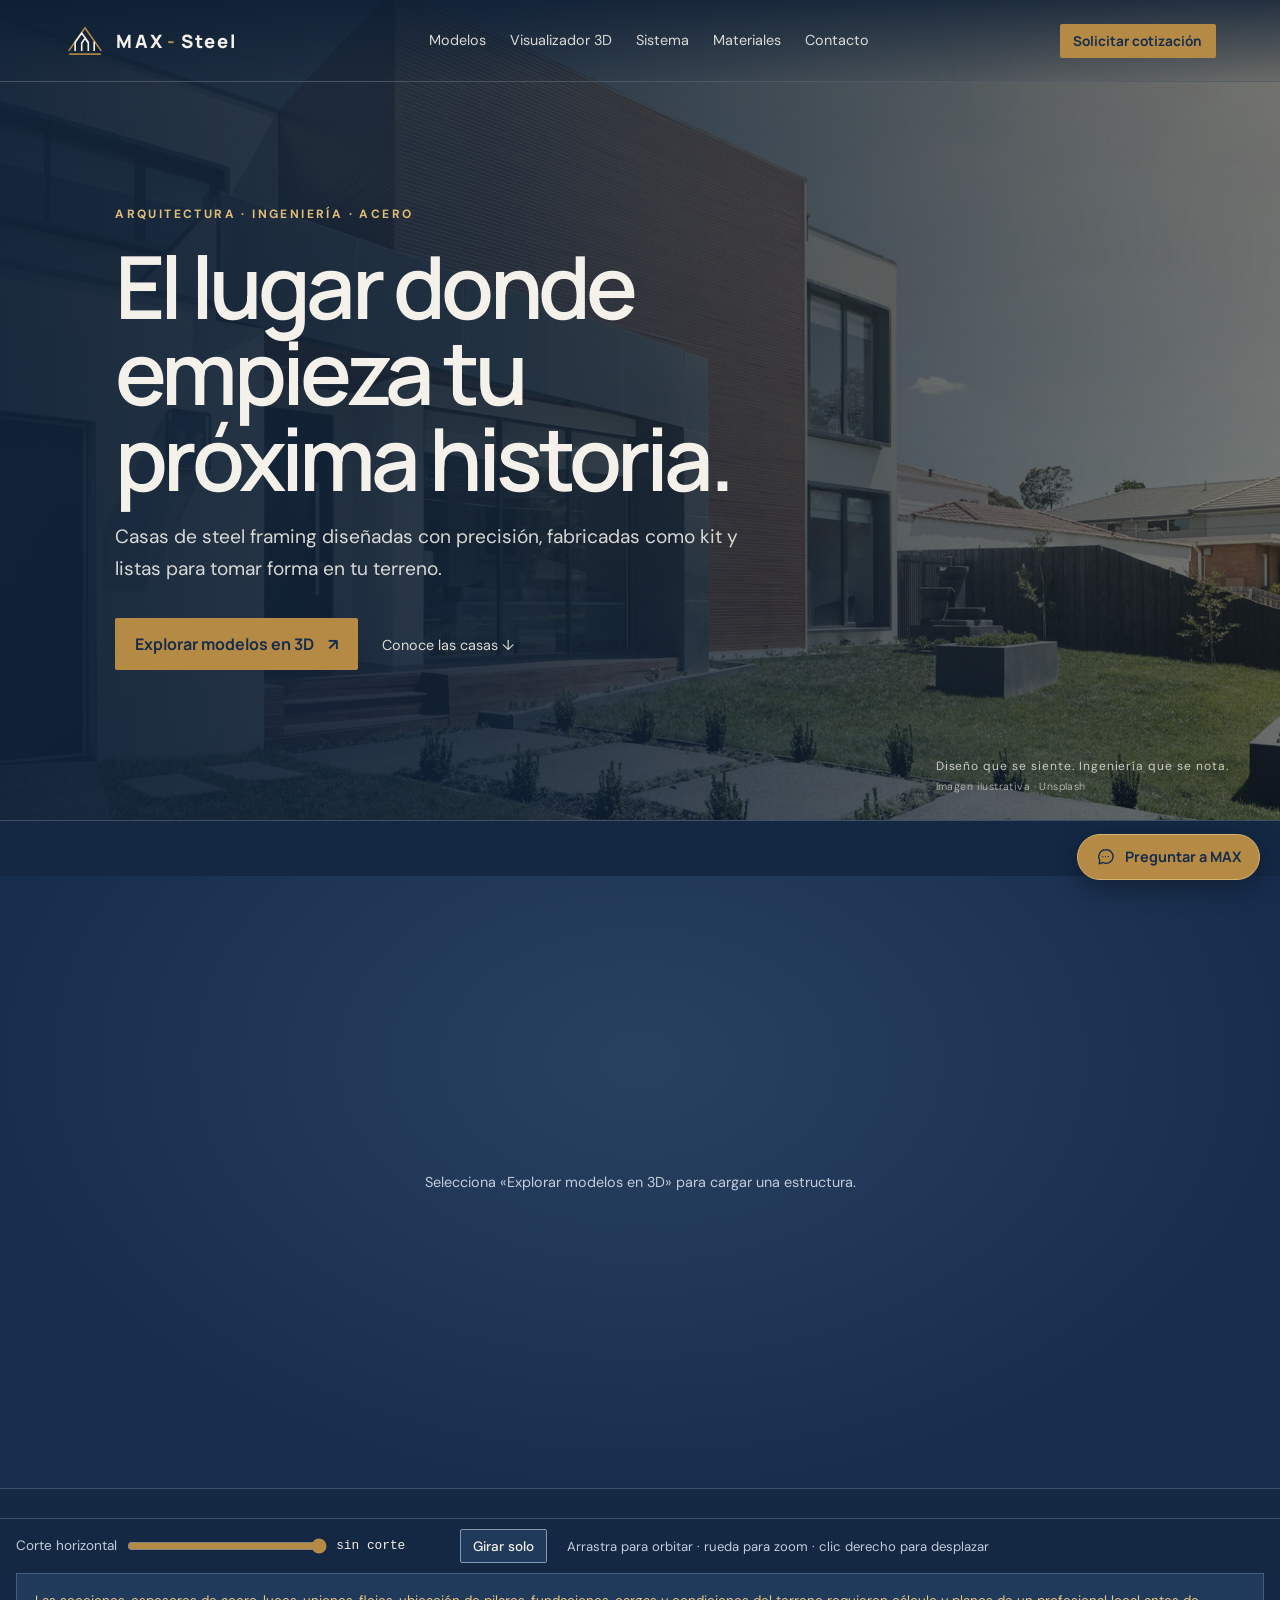
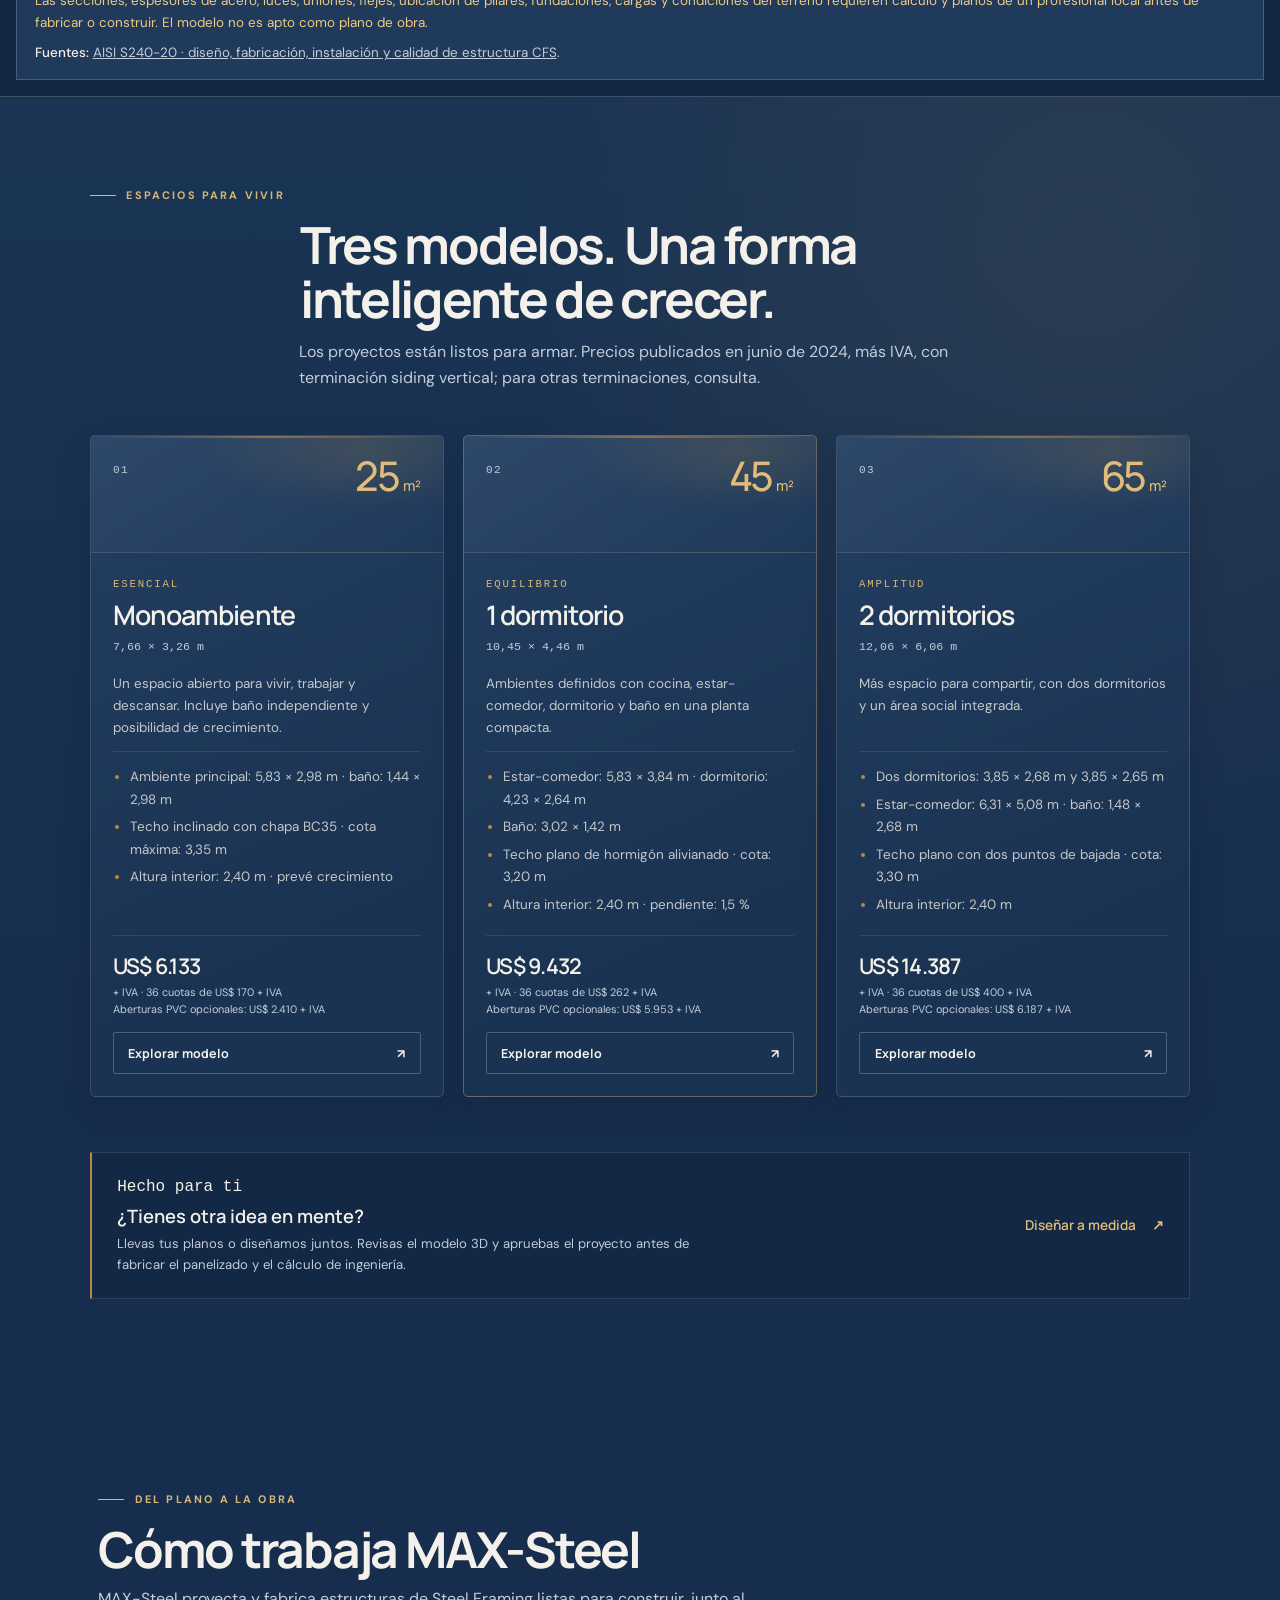
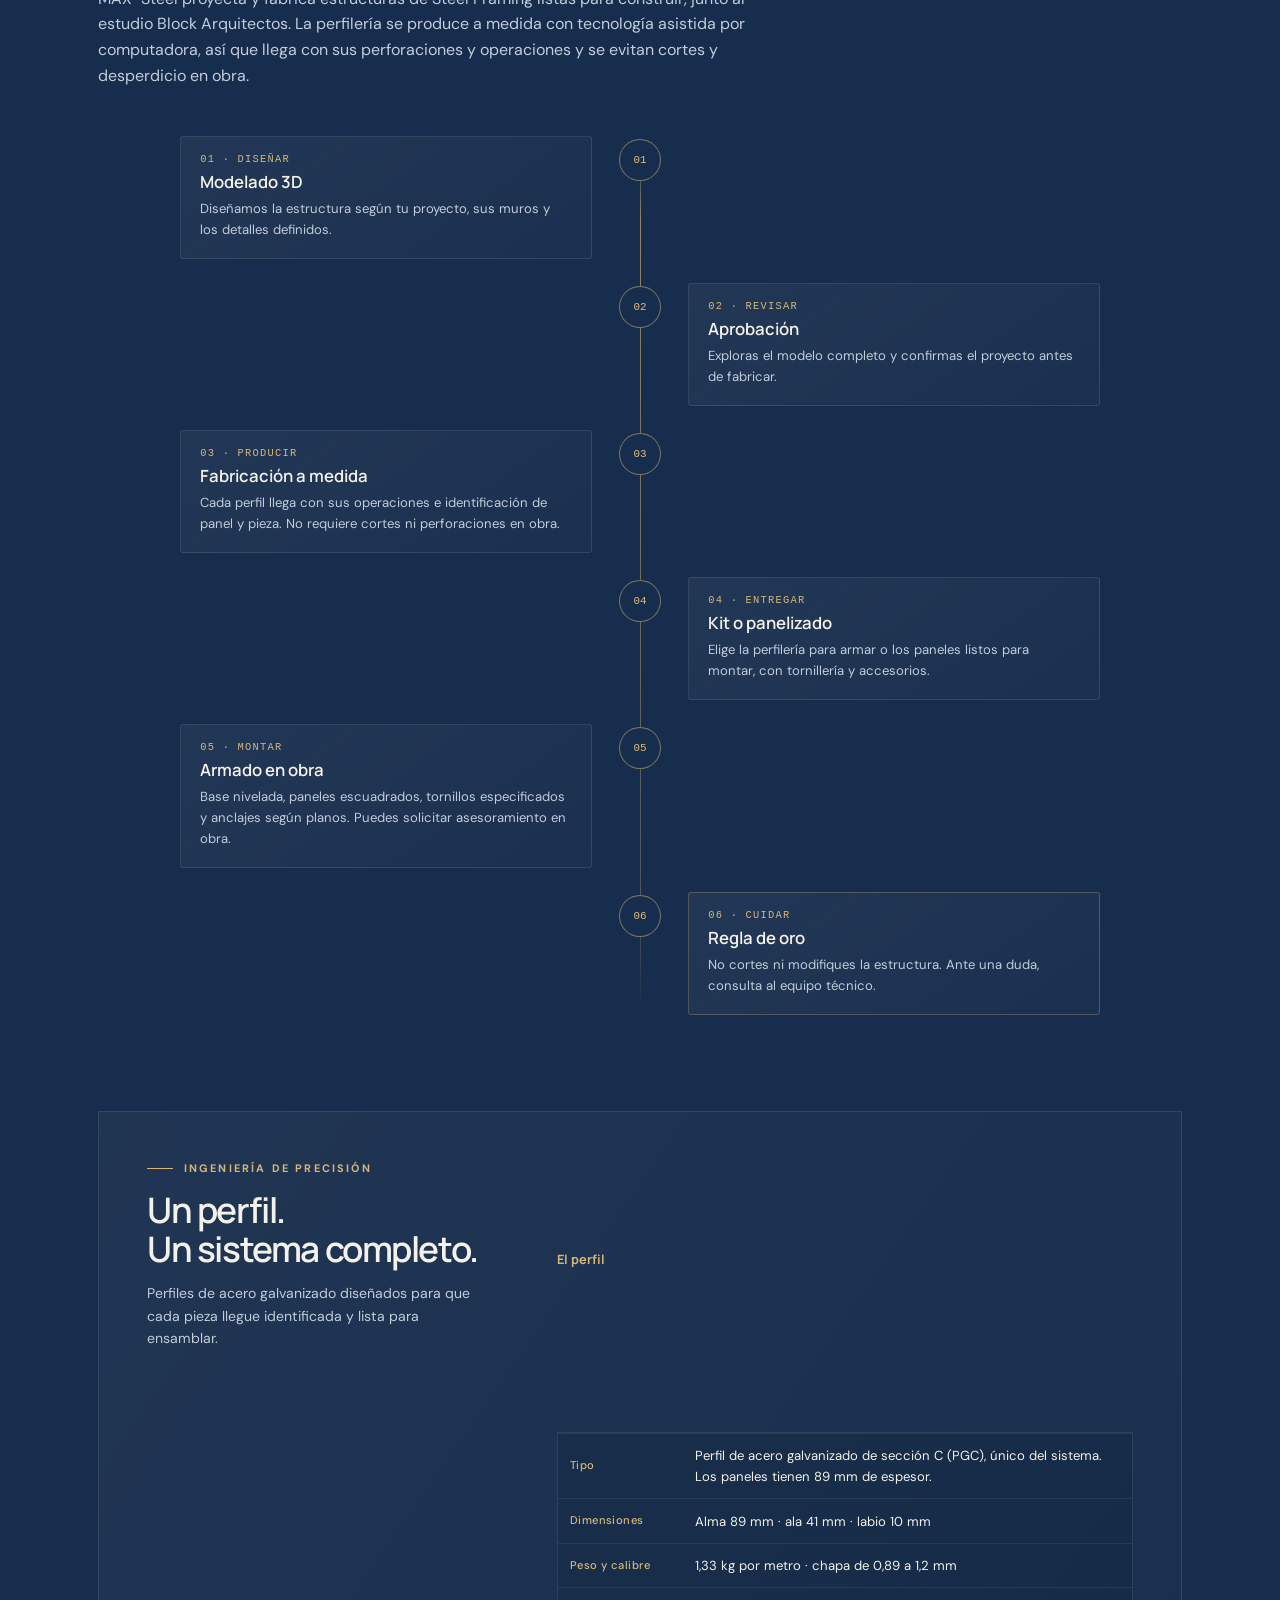
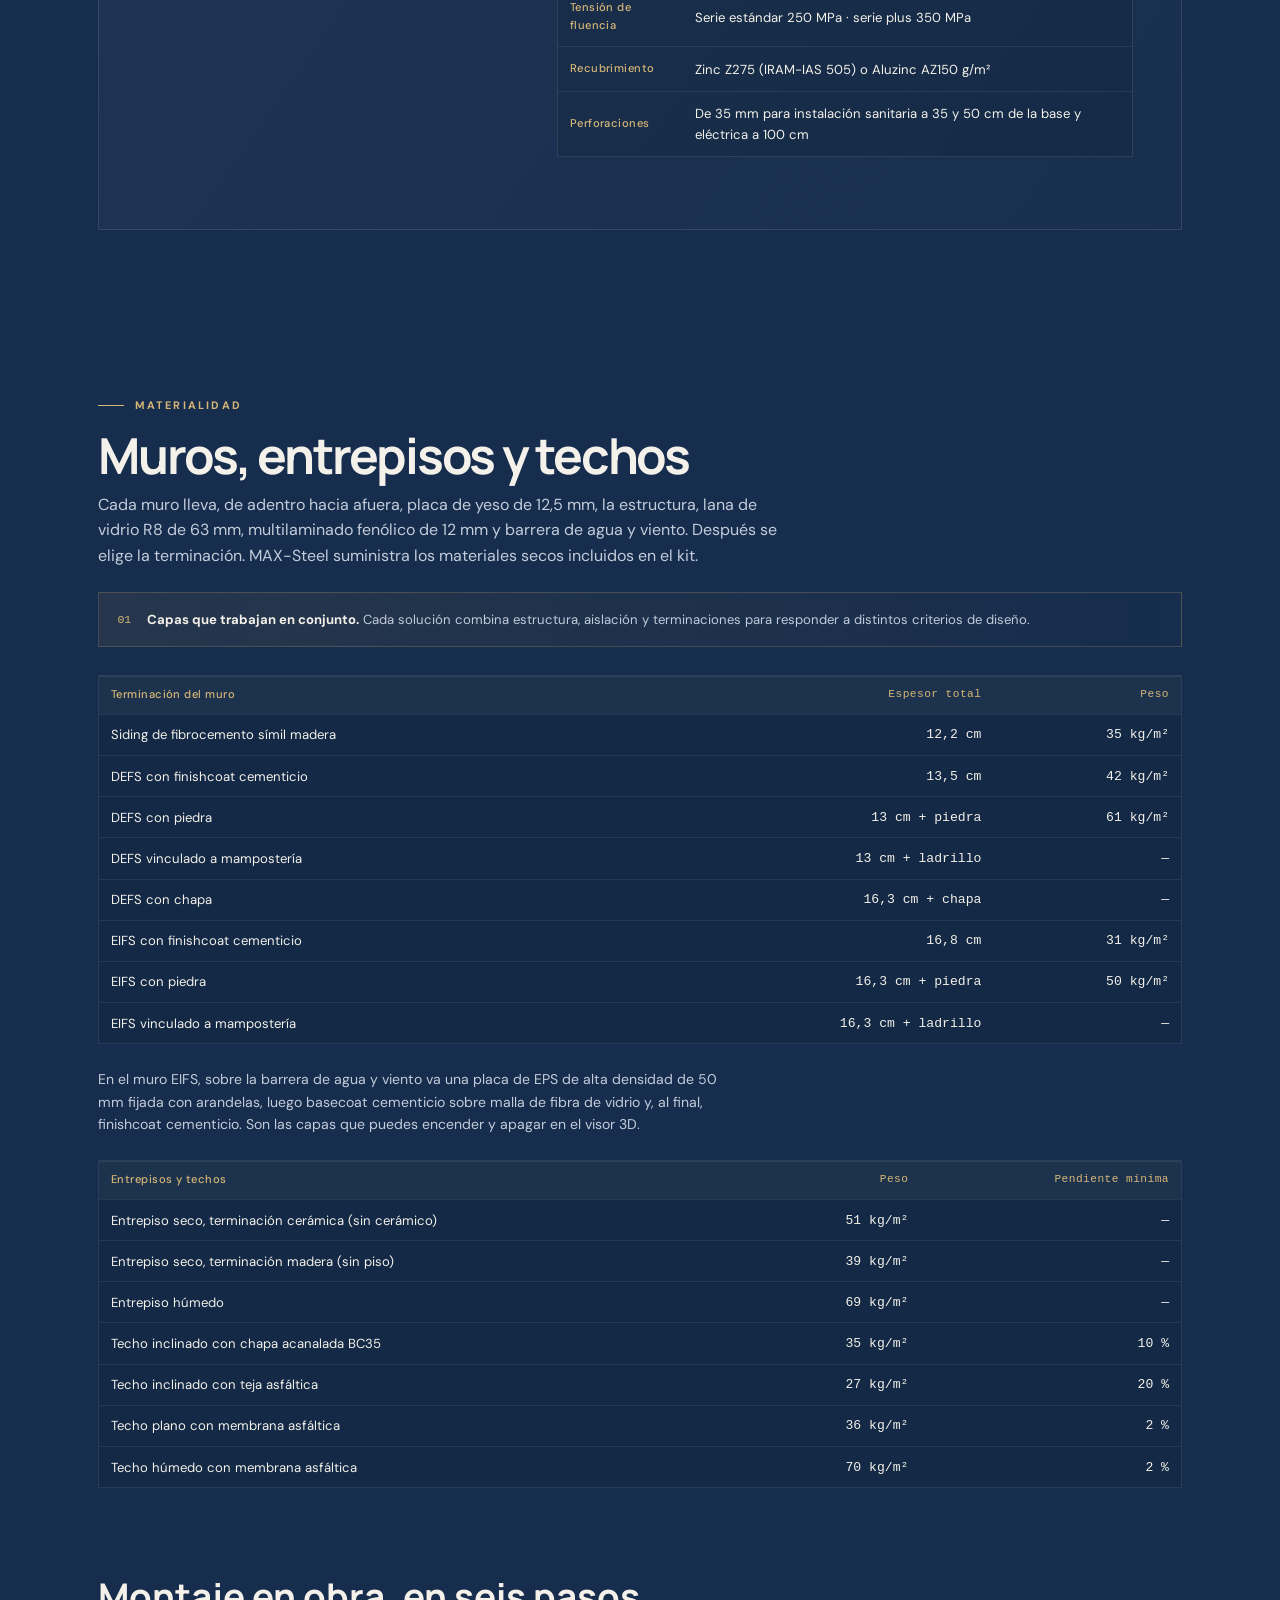
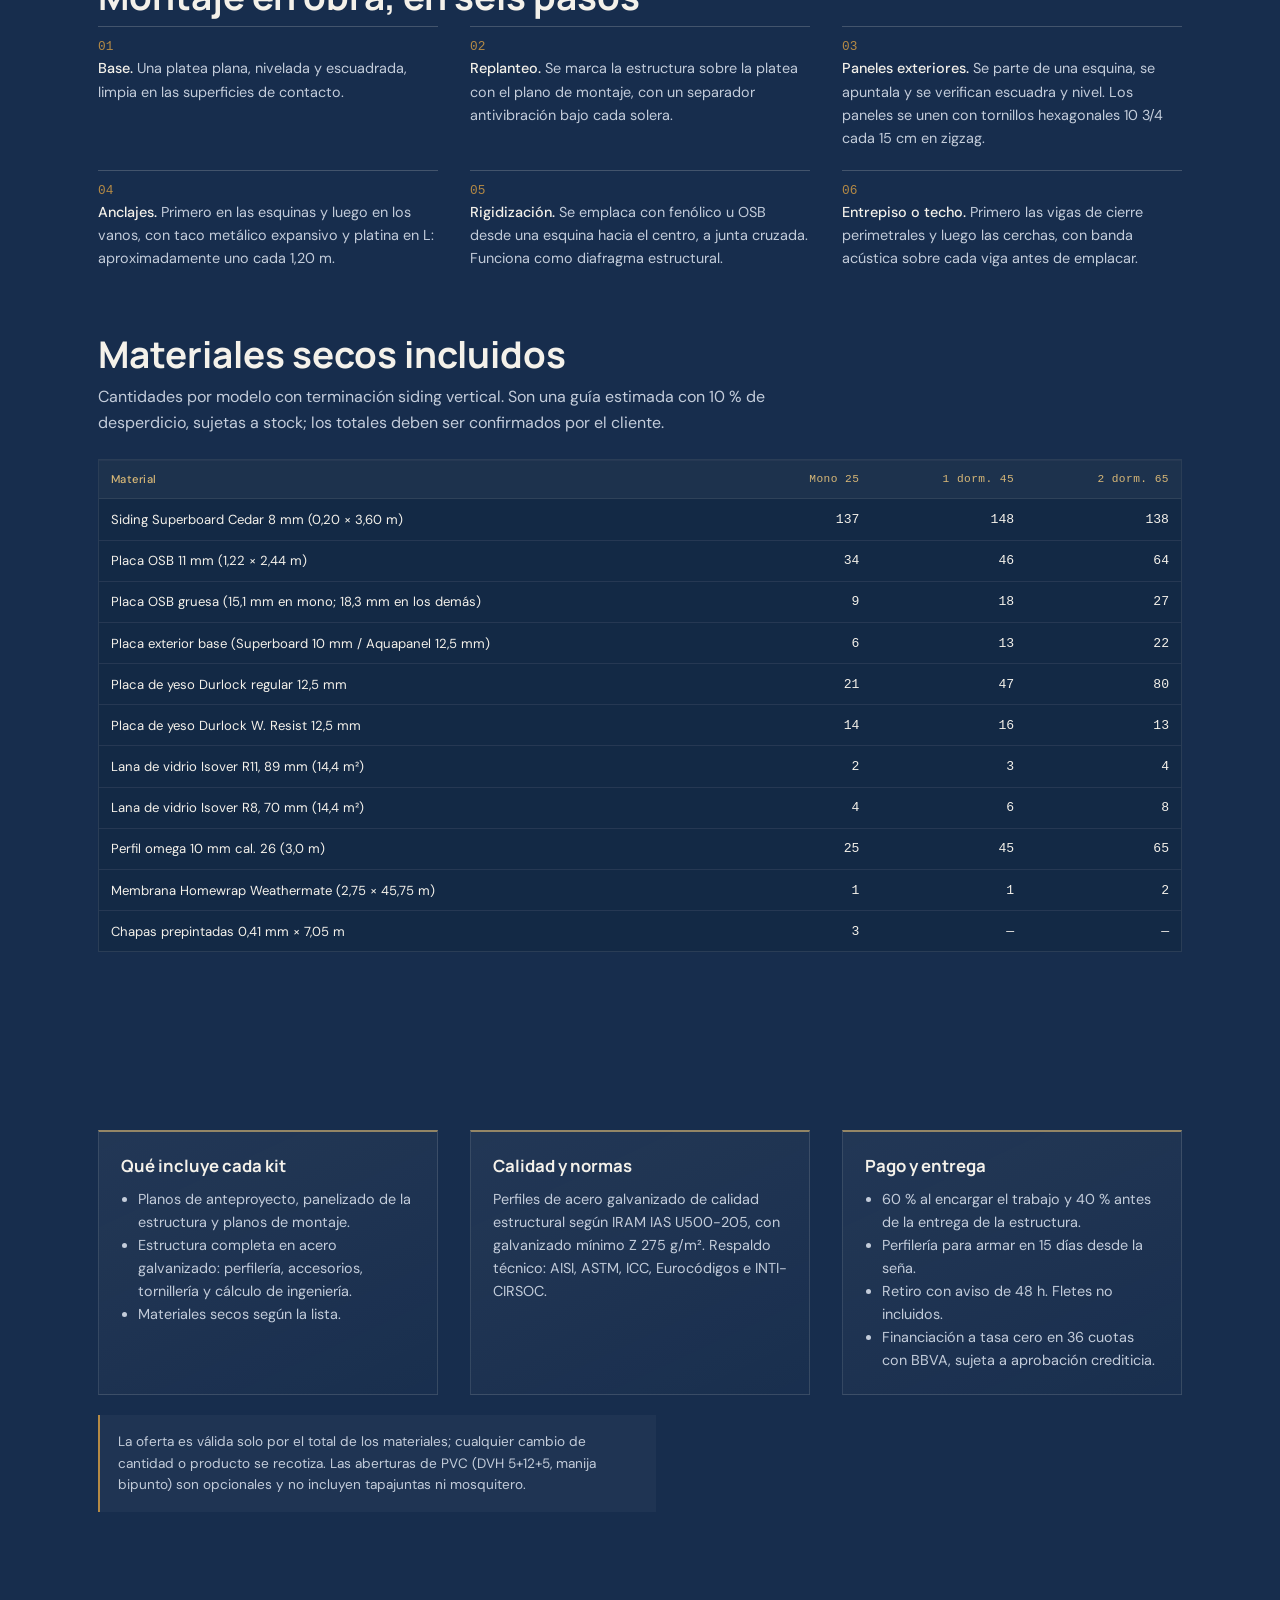
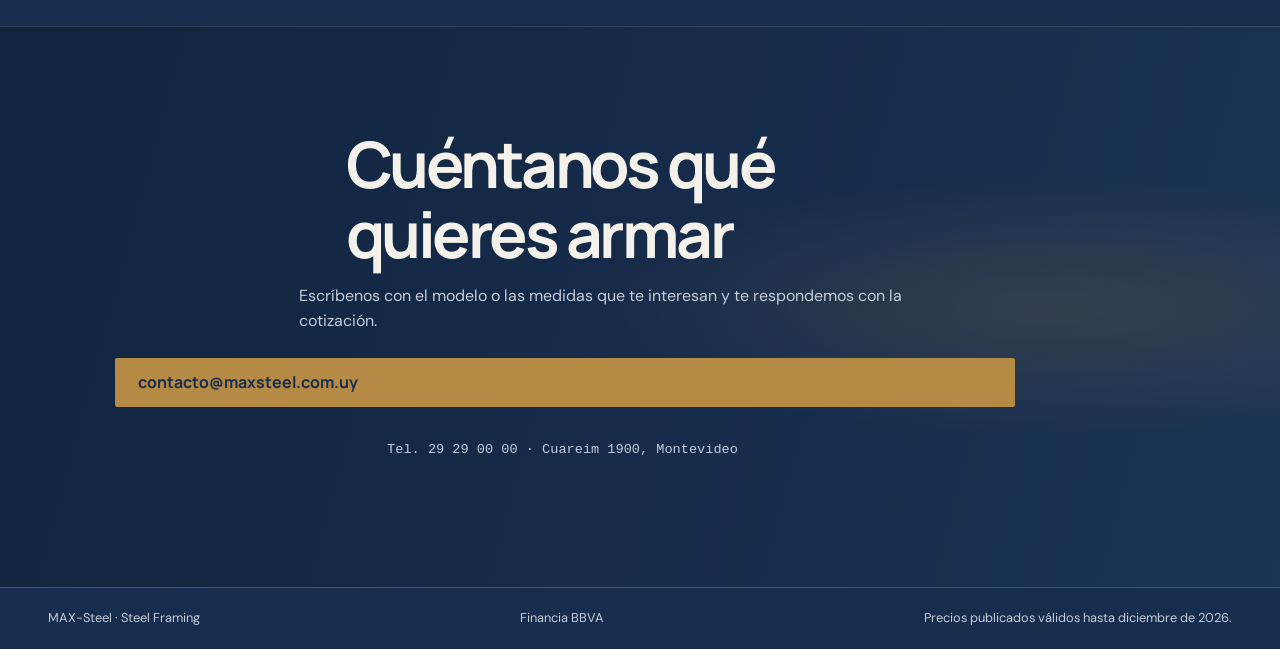
==== modular-steel.html @ fbb115e8 "Publish MAX-Steel website without documents Co-authored-by: Copilot <223556219+Copilot@users.noreply" ====
<!DOCTYPE html>
<html lang="es-UY">
<head>
<meta charset="UTF-8">
<meta name="viewport" content="width=device-width, initial-scale=1, viewport-fit=cover">
<title>MAX-Steel | Casas de steel framing diseñadas para durar</title>
<meta name="description" content="Casas de steel framing listas para armar: diseño, estructura de acero, planos y materiales. Explora modelos de 25, 45 y 65 m².">
<meta name="robots" content="index, follow, max-image-preview:large">
<meta name="theme-color" content="#172D4D">
<meta property="og:type" content="website">
<meta property="og:locale" content="es_UY">
<meta property="og:site_name" content="MAX-Steel">
<meta property="og:title" content="MAX-Steel | Casas de steel framing">
<meta property="og:description" content="Diseño preciso, estructura de acero y montaje pensado para tu terreno. Descubre nuestros modelos y visualízalos en 3D.">
<meta property="og:image" content="https://images.unsplash.com/photo-1600047509807-ba8f99d2cdde?auto=format&amp;fit=crop&amp;w=1200&amp;q=85">
<meta name="twitter:card" content="summary_large_image">
<meta name="twitter:title" content="MAX-Steel | Casas de steel framing">
<meta name="twitter:description" content="Diseño preciso, estructura de acero y montaje pensado para tu terreno.">
<meta name="twitter:image" content="https://images.unsplash.com/photo-1600047509807-ba8f99d2cdde?auto=format&amp;fit=crop&amp;w=1200&amp;q=85">
<link rel="icon" href="assets/images/max-steel-mark.svg" type="image/svg+xml">
<link rel="preload" as="image" href="assets/images/summer-house-golden-hour.jpg" fetchpriority="high">
<link rel="preconnect" href="https://fonts.googleapis.com">
<link rel="preconnect" href="https://fonts.gstatic.com" crossorigin>
<link href="https://fonts.googleapis.com/css2?family=DM+Sans:wght@400;500;600;700&family=Manrope:wght@500;600;700;800&display=swap" rel="stylesheet">
<link rel="stylesheet" href="assets/css/main.css">
<script type="application/ld+json">
{
  "@context": "https://schema.org",
  "@type": "Organization",
  "name": "MAX-Steel",
  "email": "contacto@maxsteel.com.uy",
  "telephone": "+59829296454",
  "description": "Diseño y fabricación de estructuras de steel framing y kits de vivienda en Uruguay."
}
</script>
</head>
<body>
<header class="site-header">
  <a class="logo" href="#top" aria-label="MAX-Steel, inicio"><img class="logo-mark" src="assets/images/max-steel-mark.svg" width="46" height="46" alt=""><span>MAX<span class="logo-divider">-</span>Steel</span></a>
  <nav aria-label="Navegación principal"><a href="#modelos">Modelos</a><a href="#estructura">Visualizador 3D</a><a href="#sistema">Sistema</a><a href="#muros">Materiales</a><a href="#contacto">Contacto</a></nav>
  <a class="btn sm header-cta" href="#contacto">Solicitar cotización</a>
</header>
<main id="top">
<section class="hero" aria-labelledby="hero-title">
  <img class="hero-image" src="assets/images/summer-house-golden-hour.jpg" alt="Casa contemporánea de verano con grandes ventanales y revestimiento cálido, iluminada al atardecer" width="2200" height="1467" fetchpriority="high">
  <div class="hero-content">
    <p class="eyebrow">Arquitectura · Ingeniería · Acero</p>
    <h1 id="hero-title">El lugar donde empieza tu próxima historia.</h1>
    <p class="hero-copy">Casas de steel framing diseñadas con precisión, fabricadas como kit y listas para tomar forma en tu terreno.</p>
    <a class="btn hero-cta" href="#estructura" data-open-viewer data-k="d1">Explorar modelos en 3D <span aria-hidden="true">↗</span></a>
    <a class="hero-secondary" href="#modelos">Conoce las casas <span aria-hidden="true">↓</span></a>
  </div>
  <p class="hero-caption">Diseño que se siente. Ingeniería que se nota. <span>Imagen ilustrativa · Unsplash</span></p>
</section>

<section class="stage" id="estructura">
  <div class="tools"><span class="lbl">Modelo:</span>
    <div class="seg" role="group" aria-label="Modelo"><button type="button" class="v3m" data-m="mono" aria-pressed="false">Monoambiente 25 m²</button><button type="button" class="v3m" data-m="d1" aria-pressed="false">1 dormitorio 45 m²</button><button type="button" class="v3m" data-m="d2" aria-pressed="false">2 dormitorios 65 m²</button></div>
  </div>
  <div class="v3d" id="v3d" aria-label="Visualizador interactivo de estructura steel framing"><p class="v3msg" id="v3msg" role="status" aria-live="polite">Selecciona «Explorar modelos en 3D» para cargar una estructura.</p></div>
  <div class="v3l" id="v3l" role="group" aria-label="Capas visibles"></div>
  <div class="v3bar"><label>Corte horizontal <input type="range" id="v3cut" min="0.3" max="3.5" step="0.05" value="3.5" aria-label="Altura del corte"><output id="v3o" class="mono">sin corte</output></label><button type="button" class="chip" id="v3auto" aria-pressed="false">Girar solo</button><span class="lbl">Arrastra para orbitar · rueda para zoom · clic derecho para desplazar</span></div>
  <aside class="floor-info" aria-label="Criterio del entrepiso">
    <!-- <h3>Entrepiso sobre pilares · esquema conceptual</h3>
    <p>La visualización agrega cuatro vigas tubulares perimetrales, montantes C de 150 mm transversales al lado largo, refuerzos en sus encuentros, un fleje diagonal y pilares de hormigón en una retícula gráfica. La separación aproximada de 40 cm y la elevación de 45 cm son solo referencias visuales; no definen un proyecto estructural.</p>
    <p><b>Piso interior, de arriba hacia abajo:</b> cerámica · geotextil y adhesivo · placa de fibrocemento de 10 mm · tablero OSB de 25 mm · banda acústica sobre los montantes.</p>
    <p><b>Cara inferior, hacia el suelo:</b> aislación de lana de vidrio R11 entre los perfiles · cielorraso de yeso. Son las capas del detalle de entrepiso seco cerámico del catálogo consultado; no se añadieron membranas ni protecciones que ese detalle no especifica.</p> -->
    <p class="floor-warning">Las secciones, espesores de acero, luces, uniones, flejes, ubicación de pilares, fundaciones, cargas y condiciones del terreno requieren cálculo y planos de un profesional local antes de fabricar o construir. El modelo no es apto como plano de obra.</p>
    <p class="floor-sources"><b>Fuentes:</b> <a href="https://www.buildusingsteel.org/aisi-design-standards-s100-s200-s300-s400-series/" target="_blank" rel="noopener">AISI S240-20 · diseño, fabricación, instalación y calidad de estructura CFS</a>.</p>
  </aside>
  <!-- <p class="credit credit-note">Esquema generado desde los planos publicados: dimensiones, aberturas y tabiques. Perfil PGC de 89 mm y montantes a 40,7 cm, como en el manual de armado. La estructura incluye blocking a media altura, cruces de San Andrés en los tramos de muro sin aberturas, strapping horizontal, y refuerzos en los encuentros de muros en L, T y cruz, en ámbar; su disposición es una interpretación del manual y se confirma con los planos de montaje. El monoambiente lleva siding vertical Superboard Cedar sobre placa Superboard de 10 mm, Tyvek y OSB; los modelos de 1 y 2 dormitorios muestran el cerramiento EIFS del catálogo. En el techo, el monoambiente lleva chapa prepintada y los otros dos, hormigón alivianado con pendiente de 1,5 % hacia los puntos de bajada sugeridos (espesor mínimo de unos 50 mm). Los pretiles de esos dos modelos se revisten con OSB, Tyvek para techo, yeso de alta densidad, basecoat y finishcoat, sin EPS. El monoambiente suma babetas laterales y superior, gotero, compriband y esquineros de siding. La terminación interior usa placa de yeso, lana de vidrio R8 y una barrera de vapor, que no figura en los PDF. Los precios publicados corresponden a siding vertical; otras terminaciones se consultan.</p> -->
</section>

<section class="sec" id="modelos">
  <p class="section-kicker">Espacios para vivir</p>
  <h2>Tres modelos. Una forma inteligente de crecer.</h2>
  <p class="sub">Los proyectos están listos para armar. Precios publicados en junio de 2024, más IVA, con terminación siding vertical; para otras terminaciones, consulta.</p>
  <div class="model-grid" id="model-grid" aria-label="Modelos de vivienda">
      <article class="model-card">
        <div class="model-card-top"><span class="model-index">01</span><span class="model-area">25 <small>m²</small></span></div>
        <div class="model-card-body"><p class="model-type">Esencial</p><h3>Monoambiente</h3><p class="model-dimensions">7,66 × 3,26 m</p>
          <p class="model-description">Un espacio abierto para vivir, trabajar y descansar. Incluye baño independiente y posibilidad de crecimiento.</p>
          <ul class="model-facts"><li>Ambiente principal: 5,83 × 2,98 m · baño: 1,44 × 2,98 m</li><li>Techo inclinado con chapa BC35 · cota máxima: 3,35 m</li><li>Altura interior: 2,40 m · prevé crecimiento</li></ul>
          <div class="model-card-footer"><p class="price">US$ 6.133<small>+ IVA · 36 cuotas de US$ 170 + IVA<br>Aberturas PVC opcionales: US$ 2.410 + IVA</small></p><button class="btn model-cta" data-open-viewer data-k="mono">Explorar modelo <span aria-hidden="true">↗</span></button></div>
        </div>
      </article>
      <article class="model-card model-card--featured">
        <div class="model-card-top"><span class="model-index">02</span><span class="model-area">45 <small>m²</small></span></div>
        <div class="model-card-body"><p class="model-type">Equilibrio</p><h3>1 dormitorio</h3><p class="model-dimensions">10,45 × 4,46 m</p>
          <p class="model-description">Ambientes definidos con cocina, estar-comedor, dormitorio y baño en una planta compacta.</p>
          <ul class="model-facts"><li>Estar-comedor: 5,83 × 3,84 m · dormitorio: 4,23 × 2,64 m</li><li>Baño: 3,02 × 1,42 m</li><li>Techo plano de hormigón alivianado · cota: 3,20 m</li><li>Altura interior: 2,40 m · pendiente: 1,5 %</li></ul>
          <div class="model-card-footer"><p class="price">US$ 9.432<small>+ IVA · 36 cuotas de US$ 262 + IVA<br>Aberturas PVC opcionales: US$ 5.953 + IVA</small></p><button class="btn model-cta" data-open-viewer data-k="d1">Explorar modelo <span aria-hidden="true">↗</span></button></div>
        </div>
      </article>
      <article class="model-card">
        <div class="model-card-top"><span class="model-index">03</span><span class="model-area">65 <small>m²</small></span></div>
        <div class="model-card-body"><p class="model-type">Amplitud</p><h3>2 dormitorios</h3><p class="model-dimensions">12,06 × 6,06 m</p>
          <p class="model-description">Más espacio para compartir, con dos dormitorios y un área social integrada.</p>
          <ul class="model-facts"><li>Dos dormitorios: 3,85 × 2,68 m y 3,85 × 2,65 m</li><li>Estar-comedor: 6,31 × 5,08 m · baño: 1,48 × 2,68 m</li><li>Techo plano con dos puntos de bajada · cota: 3,30 m</li><li>Altura interior: 2,40 m</li></ul>
          <div class="model-card-footer"><p class="price">US$ 14.387<small>+ IVA · 36 cuotas de US$ 400 + IVA<br>Aberturas PVC opcionales: US$ 6.187 + IVA</small></p><button class="btn model-cta" data-open-viewer data-k="d2">Explorar modelo <span aria-hidden="true">↗</span></button></div>
        </div>
      </article>
  </div>
  <div class="custom-project"><div><p class="model-type">Hecho para ti</p><h3>¿Tienes otra idea en mente?</h3><p>Llevas tus planos o diseñamos juntos. Revisas el modelo 3D y apruebas el proyecto antes de fabricar el panelizado y el cálculo de ingeniería.</p></div><a class="custom-link" href="mailto:contacto@uruframe.com.uy?subject=Dise%C3%B1o%20y%20medidas%20libres">Diseñar a medida <span aria-hidden="true">↗</span></a></div>
</section>

<section class="sec sec-tight" id="sistema">
  <p class="section-kicker">Del plano a la obra</p>
  <h2>Cómo trabaja MAX-Steel</h2>
  <p class="sub">MAX-Steel proyecta y fabrica estructuras de Steel Framing listas para construir, junto al estudio Block Arquitectos. La perfilería se produce a medida con tecnología asistida por computadora, así que llega con sus perforaciones y operaciones y se evitan cortes y desperdicio en obra.</p>
  <ol class="steps timeline-steps">
    <li><div class="timeline-card"><span class="timeline-label">01 · Diseñar</span><b>Modelado 3D</b><p>Diseñamos la estructura según tu proyecto, sus muros y los detalles definidos.</p></div></li>
    <li><div class="timeline-card"><span class="timeline-label">02 · Revisar</span><b>Aprobación</b><p>Exploras el modelo completo y confirmas el proyecto antes de fabricar.</p></div></li>
    <li><div class="timeline-card"><span class="timeline-label">03 · Producir</span><b>Fabricación a medida</b><p>Cada perfil llega con sus operaciones e identificación de panel y pieza. No requiere cortes ni perforaciones en obra.</p></div></li>
    <li><div class="timeline-card"><span class="timeline-label">04 · Entregar</span><b>Kit o panelizado</b><p>Elige la perfilería para armar o los paneles listos para montar, con tornillería y accesorios.</p></div></li>
    <li><div class="timeline-card"><span class="timeline-label">05 · Montar</span><b>Armado en obra</b><p>Base nivelada, paneles escuadrados, tornillos especificados y anclajes según planos. Puedes solicitar asesoramiento en obra.</p></div></li>
    <li><div class="timeline-card timeline-card--gold"><span class="timeline-label">06 · Cuidar</span><b>Regla de oro</b><p>No cortes ni modifiques la estructura. Ante una duda, consulta al equipo técnico.</p></div></li>
  </ol>
  <div class="profile-feature"><div class="profile-feature-intro"><p class="section-kicker">Ingeniería de precisión</p><h3>Un perfil.<br>Un sistema completo.</h3><p>Perfiles de acero galvanizado diseñados para que cada pieza llegue identificada y lista para ensamblar.</p></div>
  <h3 class="profile-heading">El perfil</h3>
  <div class="scroll"><table class="tbl"><tbody>
  <tr><th scope="row">Tipo</th><td>Perfil de acero galvanizado de sección C (PGC), único del sistema. Los paneles tienen 89 mm de espesor.</td></tr>
  <tr><th scope="row">Dimensiones</th><td>Alma 89 mm · ala 41 mm · labio 10 mm</td></tr>
  <tr><th scope="row">Peso y calibre</th><td>1,33 kg por metro · chapa de 0,89 a 1,2 mm</td></tr>
  <tr><th scope="row">Tensión de fluencia</th><td>Serie estándar 250 MPa · serie plus 350 MPa</td></tr>
  <tr><th scope="row">Recubrimiento</th><td>Zinc Z275 (IRAM-IAS 505) o Aluzinc AZ150 g/m²</td></tr>
  <tr><th scope="row">Perforaciones</th><td>De 35 mm para instalación sanitaria a 35 y 50 cm de la base y eléctrica a 100 cm</td></tr>
  </tbody></table></div></div>
</section>

<section class="sec sec-tight" id="muros">
  <p class="section-kicker">Materialidad</p>
  <h2>Muros, entrepisos y techos</h2>
  <p class="sub">Cada muro lleva, de adentro hacia afuera, placa de yeso de 12,5 mm, la estructura, lana de vidrio R8 de 63 mm, multilaminado fenólico de 12 mm y barrera de agua y viento. Después se elige la terminación. MAX-Steel suministra los materiales secos incluidos en el kit.</p>
  <div class="material-callout"><span class="material-callout-mark" aria-hidden="true">01</span><p><strong>Capas que trabajan en conjunto.</strong> Cada solución combina estructura, aislación y terminaciones para responder a distintos criterios de diseño.</p></div>
  <div class="scroll"><table class="tbl"><thead><tr><th scope="col">Terminación del muro</th><th scope="col">Espesor total</th><th scope="col">Peso</th></tr></thead><tbody>
  <tr><td>Siding de fibrocemento símil madera</td><td>12,2 cm</td><td>35 kg/m²</td></tr>
  <tr><td>DEFS con finishcoat cementicio</td><td>13,5 cm</td><td>42 kg/m²</td></tr>
  <tr><td>DEFS con piedra</td><td>13 cm + piedra</td><td>61 kg/m²</td></tr>
  <tr><td>DEFS vinculado a mampostería</td><td>13 cm + ladrillo</td><td>—</td></tr>
  <tr><td>DEFS con chapa</td><td>16,3 cm + chapa</td><td>—</td></tr>
  <tr><td>EIFS con finishcoat cementicio</td><td>16,8 cm</td><td>31 kg/m²</td></tr>
  <tr><td>EIFS con piedra</td><td>16,3 cm + piedra</td><td>50 kg/m²</td></tr>
  <tr><td>EIFS vinculado a mampostería</td><td>16,3 cm + ladrillo</td><td>—</td></tr>
  </tbody></table></div>
  <p class="sub wall-copy">En el muro EIFS, sobre la barrera de agua y viento va una placa de EPS de alta densidad de 50 mm fijada con arandelas, luego basecoat cementicio sobre malla de fibra de vidrio y, al final, finishcoat cementicio. Son las capas que puedes encender y apagar en el visor 3D.</p>
  <div class="scroll"><table class="tbl"><thead><tr><th scope="col">Entrepisos y techos</th><th scope="col">Peso</th><th scope="col">Pendiente mínima</th></tr></thead><tbody>
  <tr><td>Entrepiso seco, terminación cerámica (sin cerámico)</td><td>51 kg/m²</td><td>—</td></tr>
  <tr><td>Entrepiso seco, terminación madera (sin piso)</td><td>39 kg/m²</td><td>—</td></tr>
  <tr><td>Entrepiso húmedo</td><td>69 kg/m²</td><td>—</td></tr>
  <tr><td>Techo inclinado con chapa acanalada BC35</td><td>35 kg/m²</td><td>10 %</td></tr>
  <tr><td>Techo inclinado con teja asfáltica</td><td>27 kg/m²</td><td>20 %</td></tr>
  <tr><td>Techo plano con membrana asfáltica</td><td>36 kg/m²</td><td>2 %</td></tr>
  <tr><td>Techo húmedo con membrana asfáltica</td><td>70 kg/m²</td><td>2 %</td></tr>
  </tbody></table></div>
</section>

<section class="sec sec-tight">
  <h2>Montaje en obra, en seis pasos</h2>
  <ol class="steps">
    <li><b>Base.</b> Una platea plana, nivelada y escuadrada, limpia en las superficies de contacto.</li>
    <li><b>Replanteo.</b> Se marca la estructura sobre la platea con el plano de montaje, con un separador antivibración bajo cada solera.</li>
    <li><b>Paneles exteriores.</b> Se parte de una esquina, se apuntala y se verifican escuadra y nivel. Los paneles se unen con tornillos hexagonales 10 3/4 cada 15 cm en zigzag.</li>
    <li><b>Anclajes.</b> Primero en las esquinas y luego en los vanos, con taco metálico expansivo y platina en L: aproximadamente uno cada 1,20 m.</li>
    <li><b>Rigidización.</b> Se emplaca con fenólico u OSB desde una esquina hacia el centro, a junta cruzada. Funciona como diafragma estructural.</li>
    <li><b>Entrepiso o techo.</b> Primero las vigas de cierre perimetrales y luego las cerchas, con banda acústica sobre cada viga antes de emplacar.</li>
  </ol>
</section>

<section class="sec sec-tight">
  <h2>Materiales secos incluidos</h2>
  <p class="sub">Cantidades por modelo con terminación siding vertical. Son una guía estimada con 10 % de desperdicio, sujetas a stock; los totales deben ser confirmados por el cliente.</p>
  <div class="scroll"><table class="tbl"><thead><tr><th scope="col">Material</th><th scope="col">Mono 25</th><th scope="col">1 dorm. 45</th><th scope="col">2 dorm. 65</th></tr></thead><tbody>
  <tr><td>Siding Superboard Cedar 8 mm (0,20 × 3,60 m)</td><td>137</td><td>148</td><td>138</td></tr>
  <tr><td>Placa OSB 11 mm (1,22 × 2,44 m)</td><td>34</td><td>46</td><td>64</td></tr>
  <tr><td>Placa OSB gruesa (15,1 mm en mono; 18,3 mm en los demás)</td><td>9</td><td>18</td><td>27</td></tr>
  <tr><td>Placa exterior base (Superboard 10 mm / Aquapanel 12,5 mm)</td><td>6</td><td>13</td><td>22</td></tr>
  <tr><td>Placa de yeso Durlock regular 12,5 mm</td><td>21</td><td>47</td><td>80</td></tr>
  <tr><td>Placa de yeso Durlock W. Resist 12,5 mm</td><td>14</td><td>16</td><td>13</td></tr>
  <tr><td>Lana de vidrio Isover R11, 89 mm (14,4 m²)</td><td>2</td><td>3</td><td>4</td></tr>
  <tr><td>Lana de vidrio Isover R8, 70 mm (14,4 m²)</td><td>4</td><td>6</td><td>8</td></tr>
  <tr><td>Perfil omega 10 mm cal. 26 (3,0 m)</td><td>25</td><td>45</td><td>65</td></tr>
  <tr><td>Membrana Homewrap Weathermate (2,75 × 45,75 m)</td><td>1</td><td>1</td><td>2</td></tr>
  <tr><td>Chapas prepintadas 0,41 mm × 7,05 m</td><td>3</td><td>—</td><td>—</td></tr>
  </tbody></table></div>
</section>


<section class="sec" id="condiciones">
  <div class="cols">
    <div><h3>Qué incluye cada kit</h3><ul><li>Planos de anteproyecto, panelizado de la estructura y planos de montaje.</li><li>Estructura completa en acero galvanizado: perfilería, accesorios, tornillería y cálculo de ingeniería.</li><li>Materiales secos según la lista.</li></ul></div>
    <div><h3>Calidad y normas</h3><p>Perfiles de acero galvanizado de calidad estructural según IRAM IAS U500-205, con galvanizado mínimo Z 275 g/m². Respaldo técnico: AISI, ASTM, ICC, Eurocódigos e INTI-CIRSOC.</p></div>
    <div><h3>Pago y entrega</h3><ul><li>60 % al encargar el trabajo y 40 % antes de la entrega de la estructura.</li><li>Perfilería para armar en 15 días desde la seña.</li><li>Retiro con aviso de 48 h. Fletes no incluidos.</li><li>Financiación a tasa cero en 36 cuotas con BBVA, sujeta a aprobación crediticia.</li></ul></div>
  </div>
  <p class="sub offer-note">La oferta es válida solo por el total de los materiales; cualquier cambio de cantidad o producto se recotiza. Las aberturas de PVC (DVH 5+12+5, manija bipunto) son opcionales y no incluyen tapajuntas ni mosquitero.</p>
</section>


<section class="sec end" id="contacto">
  <h2>Cuéntanos qué quieres armar</h2>
  <p class="sub">Escríbenos con el modelo o las medidas que te interesan y te respondemos con la cotización.</p>
  <a class="btn" href="mailto:contacto@maxsteel.com.uy?subject=Cotizaci%C3%B3n%20MAX-Steel">contacto@maxsteel.com.uy</a>
  <p class="sub mono phone">Tel. 29 29 00 00 · Cuareim 1900, Montevideo</p>
</section>
</main>
<footer><span>MAX-Steel · Steel Framing</span><span>Financia BBVA</span><span>Precios publicados válidos hasta diciembre de 2026.</span></footer>
<button class="assistant-toggle" id="assistant-toggle" type="button" aria-expanded="false" aria-controls="technical-assistant">
  <svg aria-hidden="true" viewBox="0 0 24 24"><path d="M12 3.5a8.5 8.5 0 0 0-7.3 12.86L4 21l4.8-1.6A8.5 8.5 0 1 0 12 3.5Z"/><path d="M8.5 12h.01M12 12h.01M15.5 12h.01"/></svg>
  <span>Preguntar a MAX</span>
</button>
<aside class="assistant-panel" id="technical-assistant" role="dialog" aria-labelledby="assistant-title" aria-describedby="assistant-description" hidden>
  <div class="assistant-header">
    <div class="assistant-identity">
      <span class="assistant-avatar" aria-hidden="true">M</span>
      <div><h2 id="assistant-title">MAX</h2><p id="assistant-description"><span class="assistant-status" aria-hidden="true"></span>Asistente técnico · en línea</p></div>
    </div>
    <button class="assistant-close" id="assistant-close" type="button" aria-label="Cerrar chat">
      <svg aria-hidden="true" viewBox="0 0 24 24"><path d="m6 6 12 12M18 6 6 18"/></svg>
    </button>
  </div>
  <div class="assistant-disclaimer">Respuestas basadas en la información técnica del sitio. No reemplazan planos ni cálculos profesionales.</div>
  <div class="assistant-messages" id="assistant-messages" role="log" aria-live="polite" aria-relevant="additions">
    <div class="assistant-welcome">
      <p class="assistant-message assistant-message--answer">¡Hola! Soy MAX. Puedo responder consultas técnicas y calcular superficies de ambientes o pesos estimados de componentes con los datos publicados.</p>
      <div class="assistant-suggestions" aria-label="Preguntas frecuentes">
        <button type="button" data-assistant-question="¿Qué perfil PGC se utiliza?">Perfiles PGC</button>
        <button type="button" data-assistant-question="¿Qué capas tiene el entrepiso cerámico?">Capas del entrepiso</button>
        <button type="button" data-assistant-question="¿Cuántos m² tiene el baño del monoambiente?">Área del baño</button>
        <button type="button" data-assistant-question="¿Cuánto pesan 20 m² de muro siding?">Estimar peso</button>
      </div>
    </div>
  </div>
  <form class="assistant-form" id="assistant-form">
    <label class="sr-only" for="assistant-question">Escribe una consulta técnica</label>
    <input id="assistant-question" name="question" type="text" maxlength="500" autocomplete="off" placeholder="Escribe una consulta técnica…" required>
    <button type="submit" aria-label="Enviar consulta">
      <svg aria-hidden="true" viewBox="0 0 24 24"><path d="m21 3-7.2 18-3.9-7.9L2 9.2 21 3Z"/><path d="M9.9 13.1 15 8"/></svg>
    </button>
  </form>
  <p class="assistant-privacy">Privado y local · tus consultas no se envían a una IA ni a un servidor.</p>
</aside>
<script type="module" src="assets/js/app.js"></script>
</body>
</html>
---- assets/css/main.css ----
@import url("./tokens.css");
@import url("./site.css");
@import url("./components/brand.css");
@import url("./components/hero.css");
@import url("./components/viewer.css");
@import url("./components/assistant.css");
@import url("./components/scroll-effects.css");
@import url("./components/sections.css");
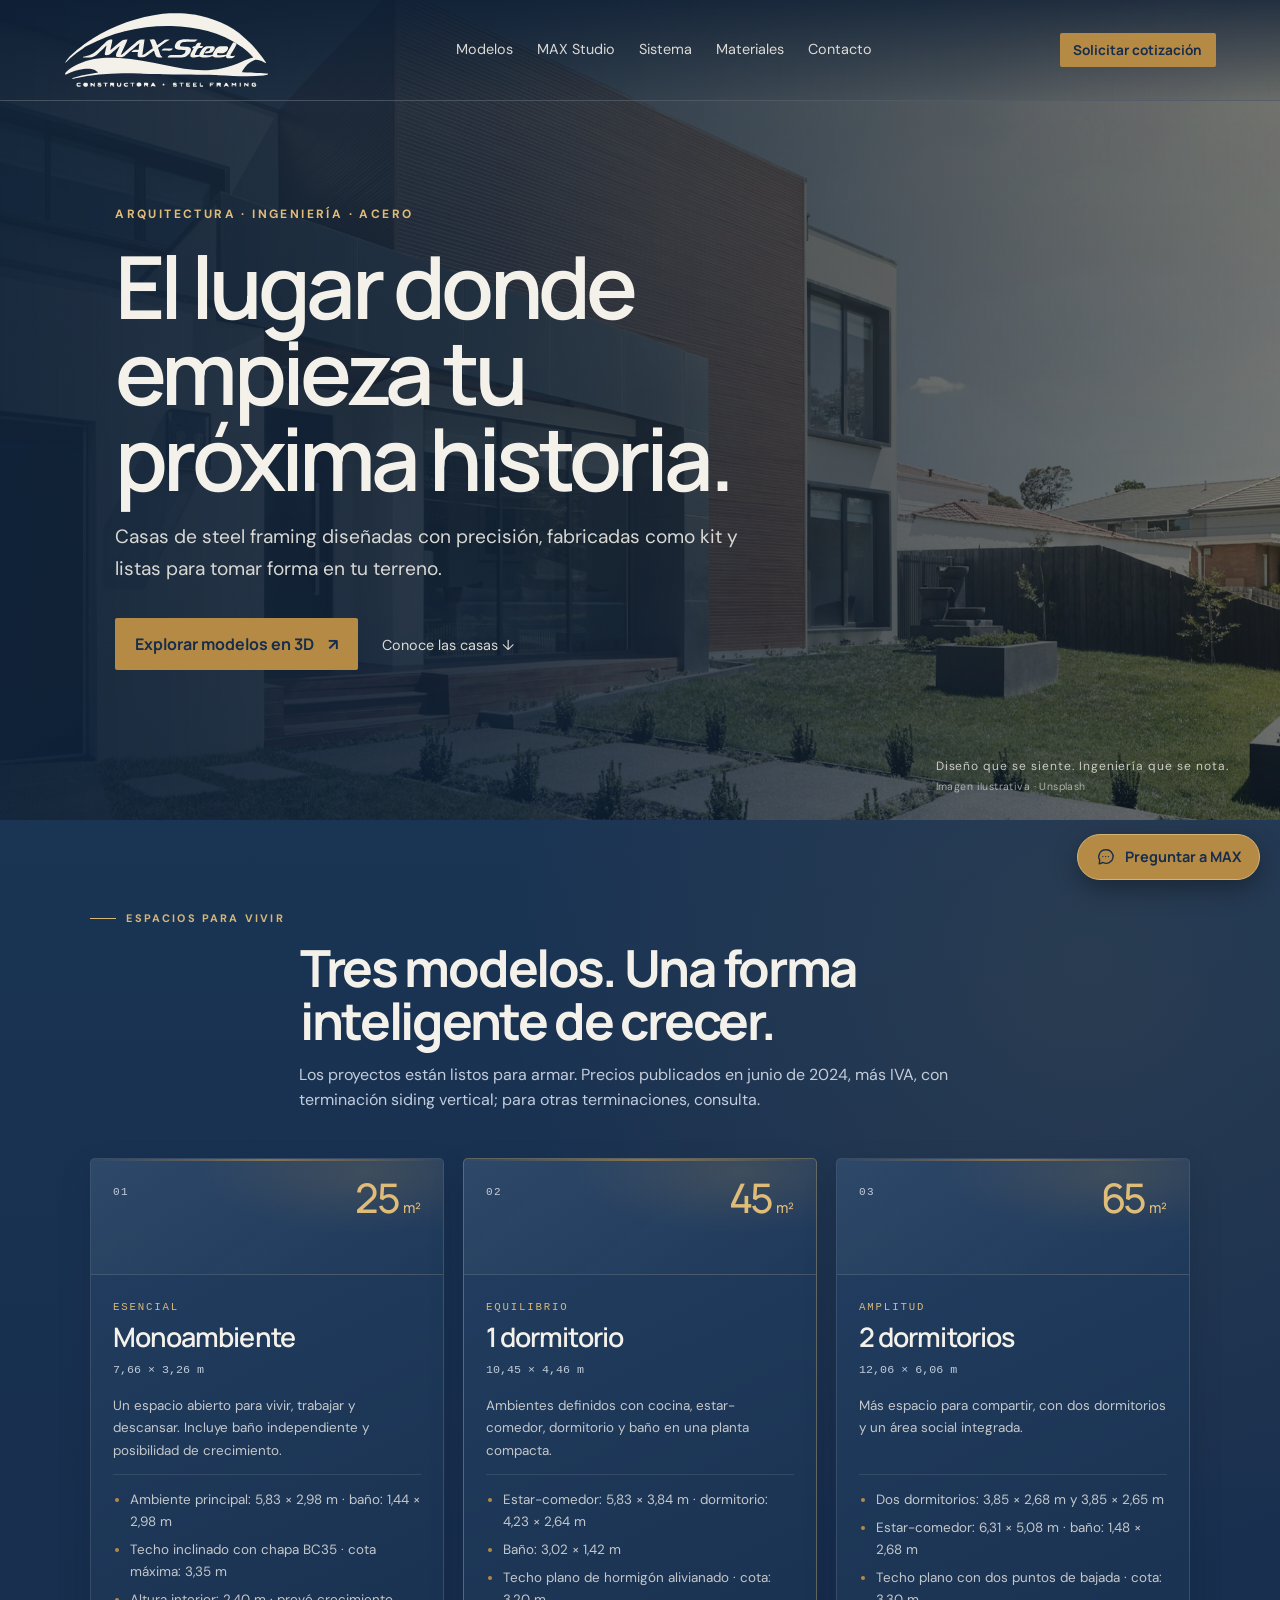
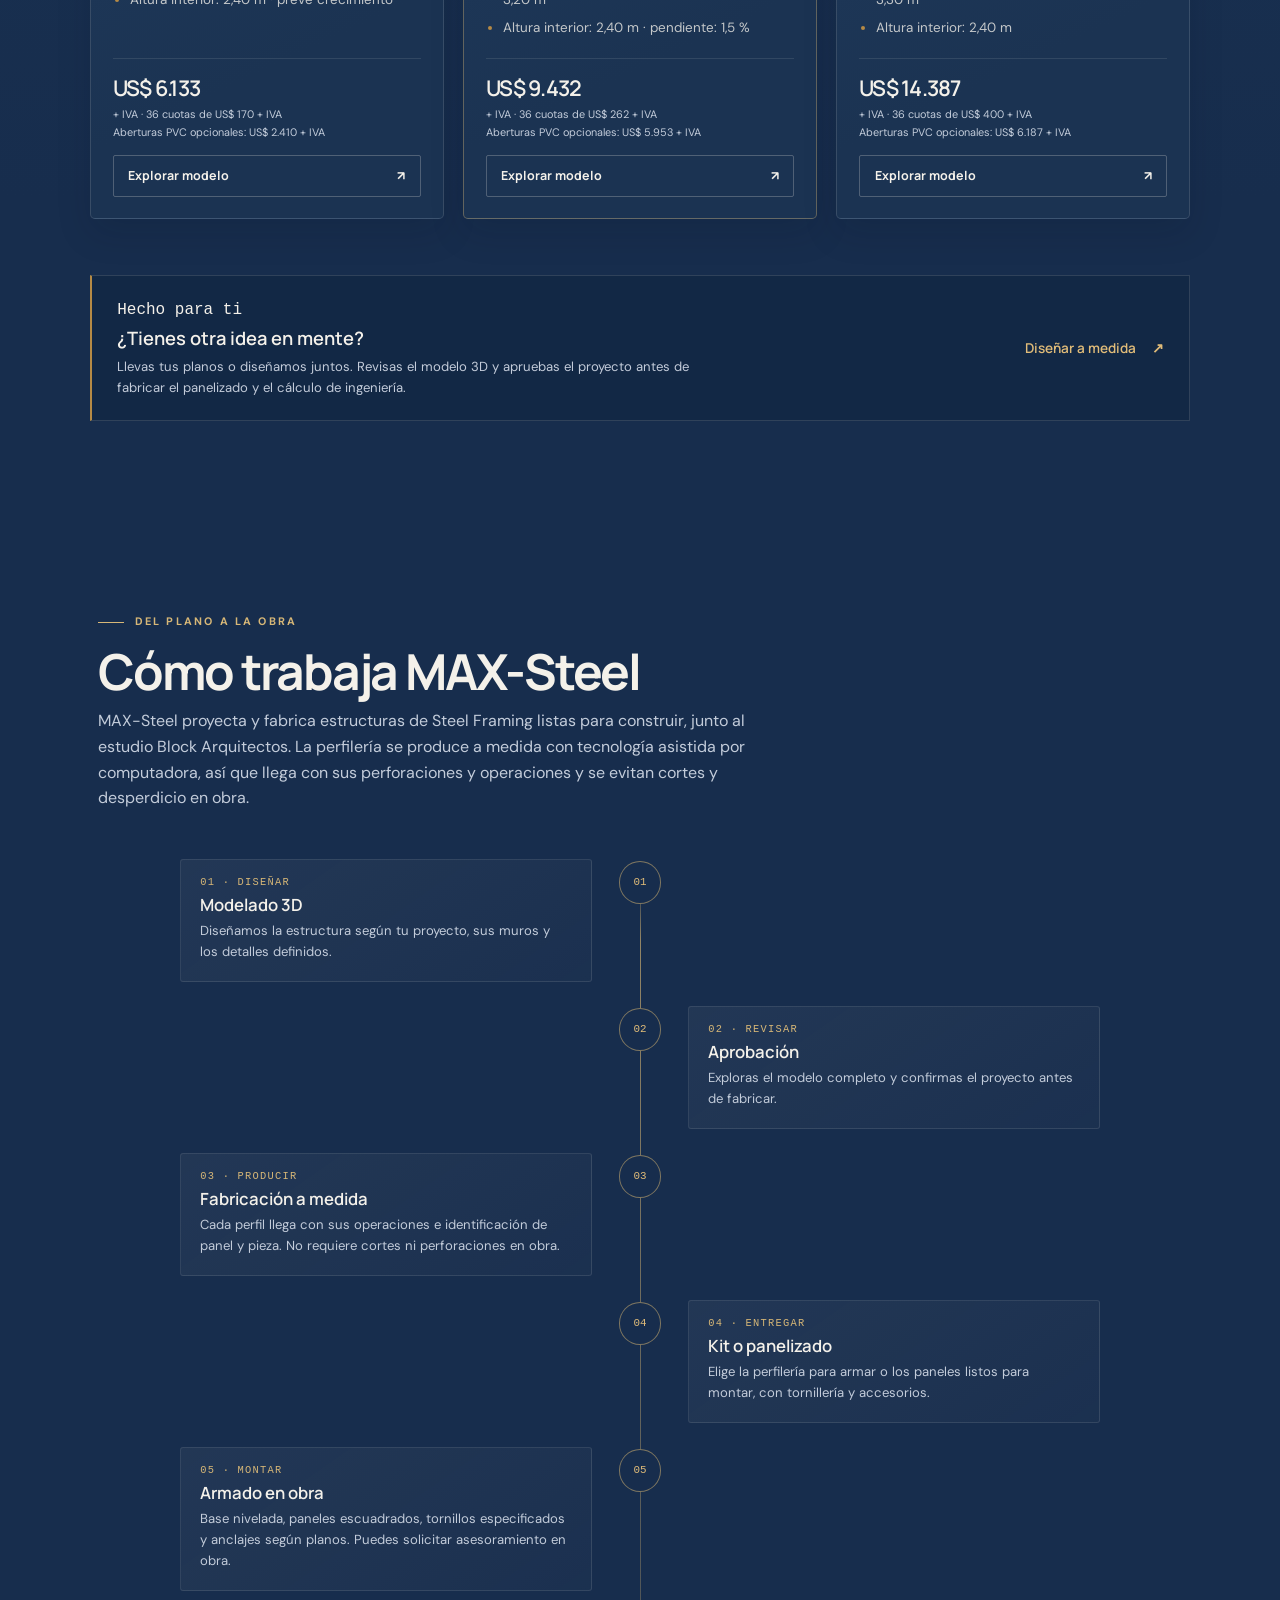
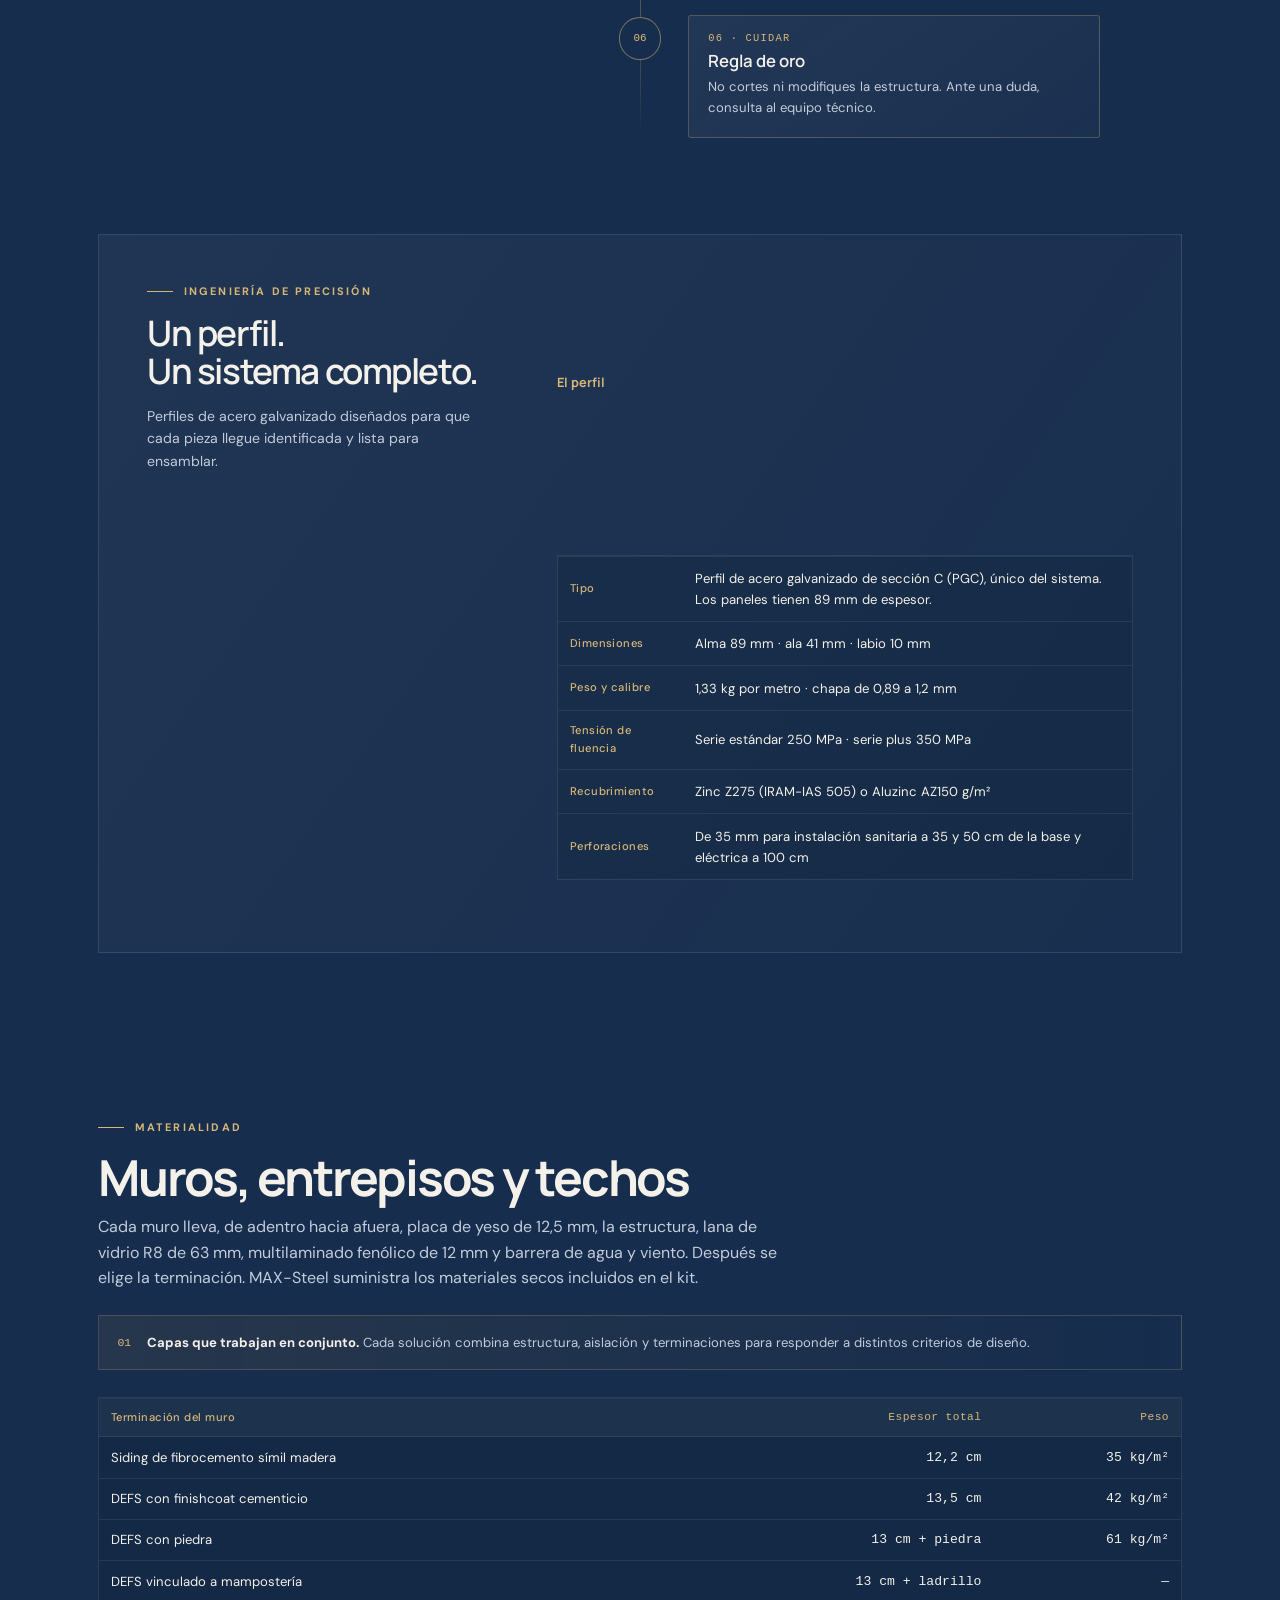
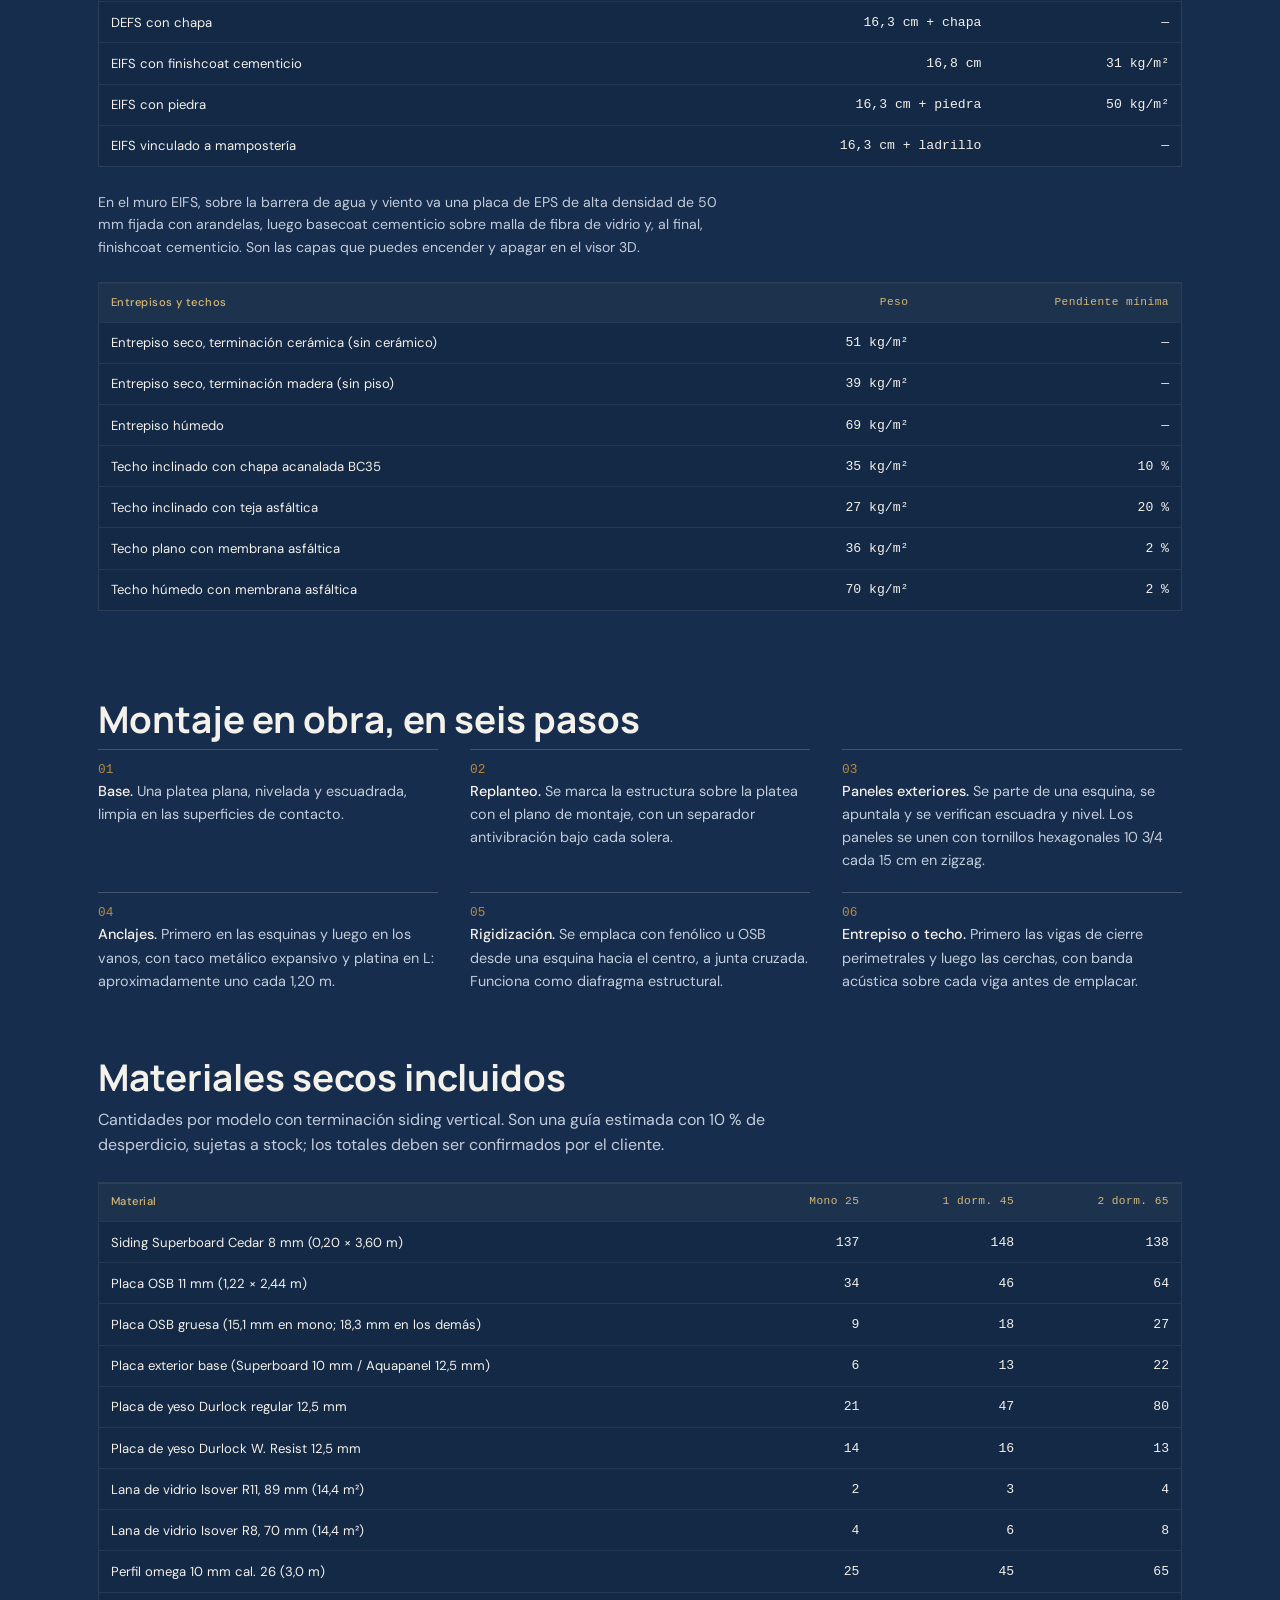
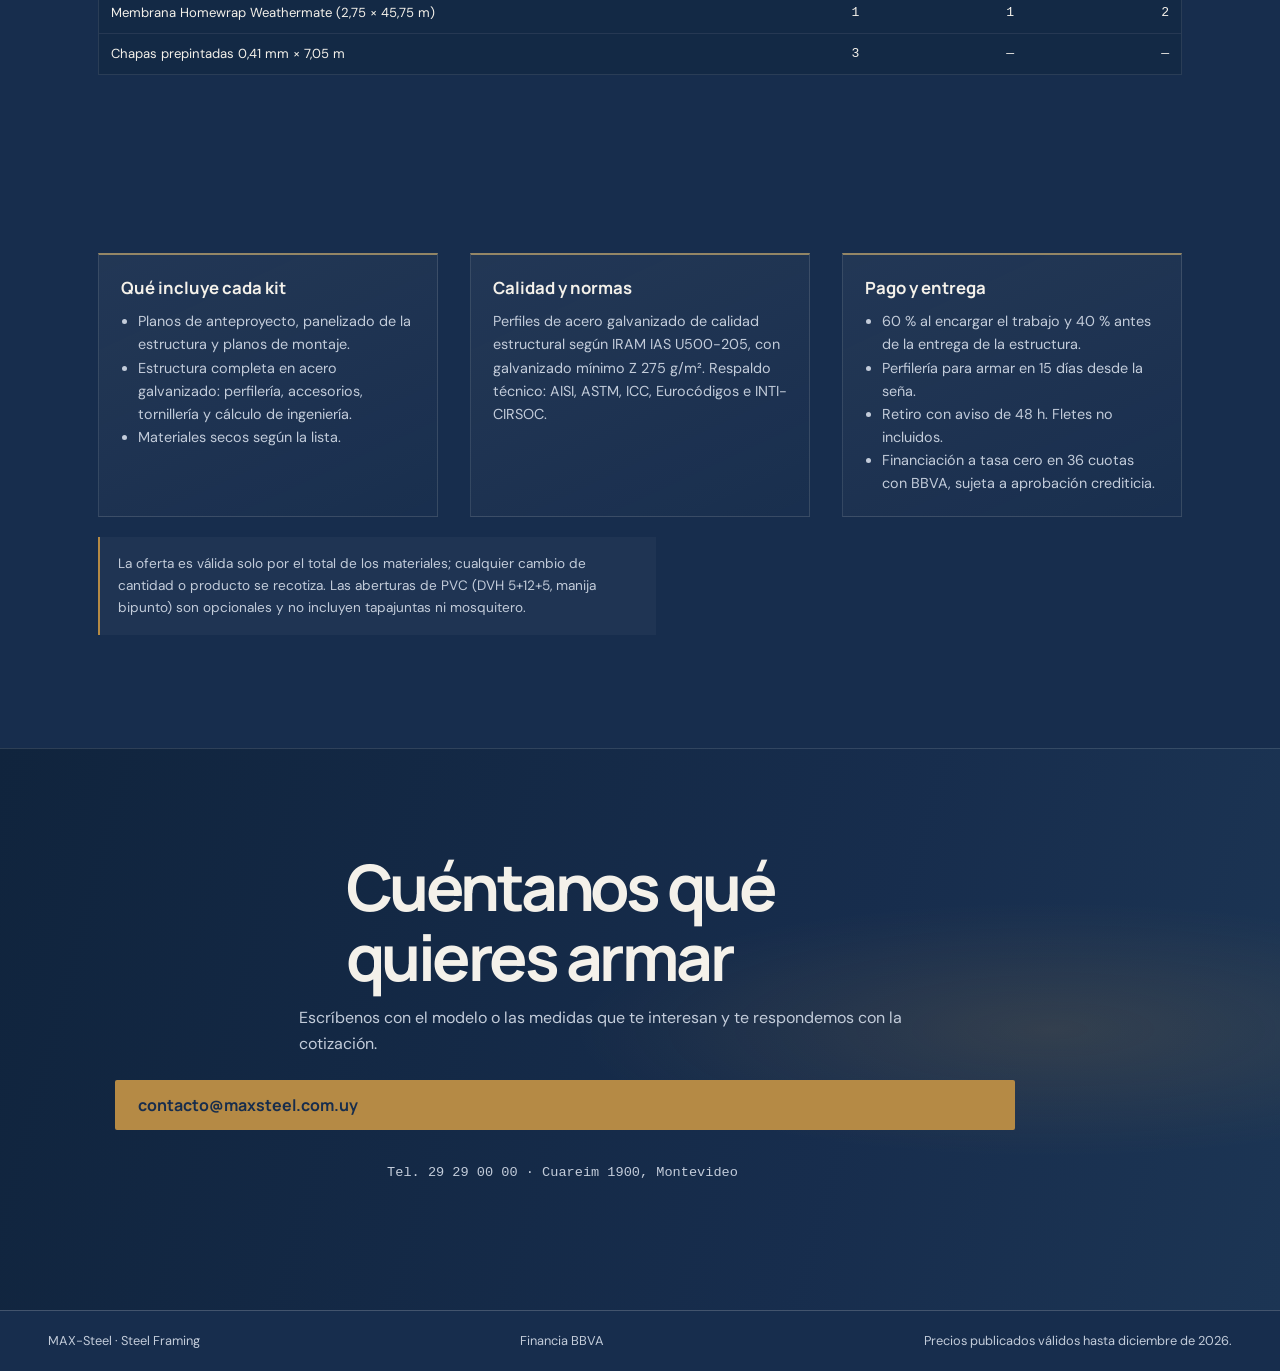
==== commit 7abe8b36: "feat: integrate studio UI for enhanced model selection and visualization - Added a new studio UI com" ====
--- a/modular-steel.html
+++ b/modular-steel.html
@@ -36,8 +36,8 @@
 </head>
 <body>
 <header class="site-header">
-  <a class="logo" href="#top" aria-label="MAX-Steel, inicio"><img class="logo-mark" src="assets/images/max-steel-mark.svg" width="46" height="46" alt=""><span>MAX<span class="logo-divider">-</span>Steel</span></a>
-  <nav aria-label="Navegación principal"><a href="#modelos">Modelos</a><a href="#estructura">Visualizador 3D</a><a href="#sistema">Sistema</a><a href="#muros">Materiales</a><a href="#contacto">Contacto</a></nav>
+  <a class="logo" href="#top" aria-label="MAX-Steel, inicio"><img class="logo-image" src="assets/images/max-steel-logo.svg" width="720" height="260" alt="MAX-Steel · Constructora · Steel Framing"></a>
+  <nav aria-label="Navegación principal"><a href="#modelos">Modelos</a><a href="max-steel-studio/">MAX Studio</a><a href="#sistema">Sistema</a><a href="#muros">Materiales</a><a href="#contacto">Contacto</a></nav>
   <a class="btn sm header-cta" href="#contacto">Solicitar cotización</a>
 </header>
 <main id="top">
@@ -47,28 +47,10 @@
     <p class="eyebrow">Arquitectura · Ingeniería · Acero</p>
     <h1 id="hero-title">El lugar donde empieza tu próxima historia.</h1>
     <p class="hero-copy">Casas de steel framing diseñadas con precisión, fabricadas como kit y listas para tomar forma en tu terreno.</p>
-    <a class="btn hero-cta" href="#estructura" data-open-viewer data-k="d1">Explorar modelos en 3D <span aria-hidden="true">↗</span></a>
+    <a class="btn hero-cta" href="max-steel-studio?model=d1&amp;load=1">Explorar modelos en 3D <span aria-hidden="true">↗</span></a>
     <a class="hero-secondary" href="#modelos">Conoce las casas <span aria-hidden="true">↓</span></a>
   </div>
   <p class="hero-caption">Diseño que se siente. Ingeniería que se nota. <span>Imagen ilustrativa · Unsplash</span></p>
-</section>
-
-<section class="stage" id="estructura">
-  <div class="tools"><span class="lbl">Modelo:</span>
-    <div class="seg" role="group" aria-label="Modelo"><button type="button" class="v3m" data-m="mono" aria-pressed="false">Monoambiente 25 m²</button><button type="button" class="v3m" data-m="d1" aria-pressed="false">1 dormitorio 45 m²</button><button type="button" class="v3m" data-m="d2" aria-pressed="false">2 dormitorios 65 m²</button></div>
-  </div>
-  <div class="v3d" id="v3d" aria-label="Visualizador interactivo de estructura steel framing"><p class="v3msg" id="v3msg" role="status" aria-live="polite">Selecciona «Explorar modelos en 3D» para cargar una estructura.</p></div>
-  <div class="v3l" id="v3l" role="group" aria-label="Capas visibles"></div>
-  <div class="v3bar"><label>Corte horizontal <input type="range" id="v3cut" min="0.3" max="3.5" step="0.05" value="3.5" aria-label="Altura del corte"><output id="v3o" class="mono">sin corte</output></label><button type="button" class="chip" id="v3auto" aria-pressed="false">Girar solo</button><span class="lbl">Arrastra para orbitar · rueda para zoom · clic derecho para desplazar</span></div>
-  <aside class="floor-info" aria-label="Criterio del entrepiso">
-    <!-- <h3>Entrepiso sobre pilares · esquema conceptual</h3>
-    <p>La visualización agrega cuatro vigas tubulares perimetrales, montantes C de 150 mm transversales al lado largo, refuerzos en sus encuentros, un fleje diagonal y pilares de hormigón en una retícula gráfica. La separación aproximada de 40 cm y la elevación de 45 cm son solo referencias visuales; no definen un proyecto estructural.</p>
-    <p><b>Piso interior, de arriba hacia abajo:</b> cerámica · geotextil y adhesivo · placa de fibrocemento de 10 mm · tablero OSB de 25 mm · banda acústica sobre los montantes.</p>
-    <p><b>Cara inferior, hacia el suelo:</b> aislación de lana de vidrio R11 entre los perfiles · cielorraso de yeso. Son las capas del detalle de entrepiso seco cerámico del catálogo consultado; no se añadieron membranas ni protecciones que ese detalle no especifica.</p> -->
-    <p class="floor-warning">Las secciones, espesores de acero, luces, uniones, flejes, ubicación de pilares, fundaciones, cargas y condiciones del terreno requieren cálculo y planos de un profesional local antes de fabricar o construir. El modelo no es apto como plano de obra.</p>
-    <p class="floor-sources"><b>Fuentes:</b> <a href="https://www.buildusingsteel.org/aisi-design-standards-s100-s200-s300-s400-series/" target="_blank" rel="noopener">AISI S240-20 · diseño, fabricación, instalación y calidad de estructura CFS</a>.</p>
-  </aside>
-  <!-- <p class="credit credit-note">Esquema generado desde los planos publicados: dimensiones, aberturas y tabiques. Perfil PGC de 89 mm y montantes a 40,7 cm, como en el manual de armado. La estructura incluye blocking a media altura, cruces de San Andrés en los tramos de muro sin aberturas, strapping horizontal, y refuerzos en los encuentros de muros en L, T y cruz, en ámbar; su disposición es una interpretación del manual y se confirma con los planos de montaje. El monoambiente lleva siding vertical Superboard Cedar sobre placa Superboard de 10 mm, Tyvek y OSB; los modelos de 1 y 2 dormitorios muestran el cerramiento EIFS del catálogo. En el techo, el monoambiente lleva chapa prepintada y los otros dos, hormigón alivianado con pendiente de 1,5 % hacia los puntos de bajada sugeridos (espesor mínimo de unos 50 mm). Los pretiles de esos dos modelos se revisten con OSB, Tyvek para techo, yeso de alta densidad, basecoat y finishcoat, sin EPS. El monoambiente suma babetas laterales y superior, gotero, compriband y esquineros de siding. La terminación interior usa placa de yeso, lana de vidrio R8 y una barrera de vapor, que no figura en los PDF. Los precios publicados corresponden a siding vertical; otras terminaciones se consultan.</p> -->
 </section>
 
 <section class="sec" id="modelos">
@@ -81,7 +63,7 @@
         <div class="model-card-body"><p class="model-type">Esencial</p><h3>Monoambiente</h3><p class="model-dimensions">7,66 × 3,26 m</p>
           <p class="model-description">Un espacio abierto para vivir, trabajar y descansar. Incluye baño independiente y posibilidad de crecimiento.</p>
           <ul class="model-facts"><li>Ambiente principal: 5,83 × 2,98 m · baño: 1,44 × 2,98 m</li><li>Techo inclinado con chapa BC35 · cota máxima: 3,35 m</li><li>Altura interior: 2,40 m · prevé crecimiento</li></ul>
-          <div class="model-card-footer"><p class="price">US$ 6.133<small>+ IVA · 36 cuotas de US$ 170 + IVA<br>Aberturas PVC opcionales: US$ 2.410 + IVA</small></p><button class="btn model-cta" data-open-viewer data-k="mono">Explorar modelo <span aria-hidden="true">↗</span></button></div>
+          <div class="model-card-footer"><p class="price">US$ 6.133<small>+ IVA · 36 cuotas de US$ 170 + IVA<br>Aberturas PVC opcionales: US$ 2.410 + IVA</small></p><a class="btn model-cta" href="max-steel-studio?model=mono&amp;load=1">Explorar modelo <span aria-hidden="true">↗</span></a></div>
         </div>
       </article>
       <article class="model-card model-card--featured">
@@ -89,7 +71,7 @@
         <div class="model-card-body"><p class="model-type">Equilibrio</p><h3>1 dormitorio</h3><p class="model-dimensions">10,45 × 4,46 m</p>
           <p class="model-description">Ambientes definidos con cocina, estar-comedor, dormitorio y baño en una planta compacta.</p>
           <ul class="model-facts"><li>Estar-comedor: 5,83 × 3,84 m · dormitorio: 4,23 × 2,64 m</li><li>Baño: 3,02 × 1,42 m</li><li>Techo plano de hormigón alivianado · cota: 3,20 m</li><li>Altura interior: 2,40 m · pendiente: 1,5 %</li></ul>
-          <div class="model-card-footer"><p class="price">US$ 9.432<small>+ IVA · 36 cuotas de US$ 262 + IVA<br>Aberturas PVC opcionales: US$ 5.953 + IVA</small></p><button class="btn model-cta" data-open-viewer data-k="d1">Explorar modelo <span aria-hidden="true">↗</span></button></div>
+          <div class="model-card-footer"><p class="price">US$ 9.432<small>+ IVA · 36 cuotas de US$ 262 + IVA<br>Aberturas PVC opcionales: US$ 5.953 + IVA</small></p><a class="btn model-cta" href="max-steel-studio?model=d1&amp;load=1">Explorar modelo <span aria-hidden="true">↗</span></a></div>
         </div>
       </article>
       <article class="model-card">
@@ -97,7 +79,7 @@
         <div class="model-card-body"><p class="model-type">Amplitud</p><h3>2 dormitorios</h3><p class="model-dimensions">12,06 × 6,06 m</p>
           <p class="model-description">Más espacio para compartir, con dos dormitorios y un área social integrada.</p>
           <ul class="model-facts"><li>Dos dormitorios: 3,85 × 2,68 m y 3,85 × 2,65 m</li><li>Estar-comedor: 6,31 × 5,08 m · baño: 1,48 × 2,68 m</li><li>Techo plano con dos puntos de bajada · cota: 3,30 m</li><li>Altura interior: 2,40 m</li></ul>
-          <div class="model-card-footer"><p class="price">US$ 14.387<small>+ IVA · 36 cuotas de US$ 400 + IVA<br>Aberturas PVC opcionales: US$ 6.187 + IVA</small></p><button class="btn model-cta" data-open-viewer data-k="d2">Explorar modelo <span aria-hidden="true">↗</span></button></div>
+          <div class="model-card-footer"><p class="price">US$ 14.387<small>+ IVA · 36 cuotas de US$ 400 + IVA<br>Aberturas PVC opcionales: US$ 6.187 + IVA</small></p><a class="btn model-cta" href="max-steel-studio?model=d2&amp;load=1">Explorar modelo <span aria-hidden="true">↗</span></a></div>
         </div>
       </article>
   </div>
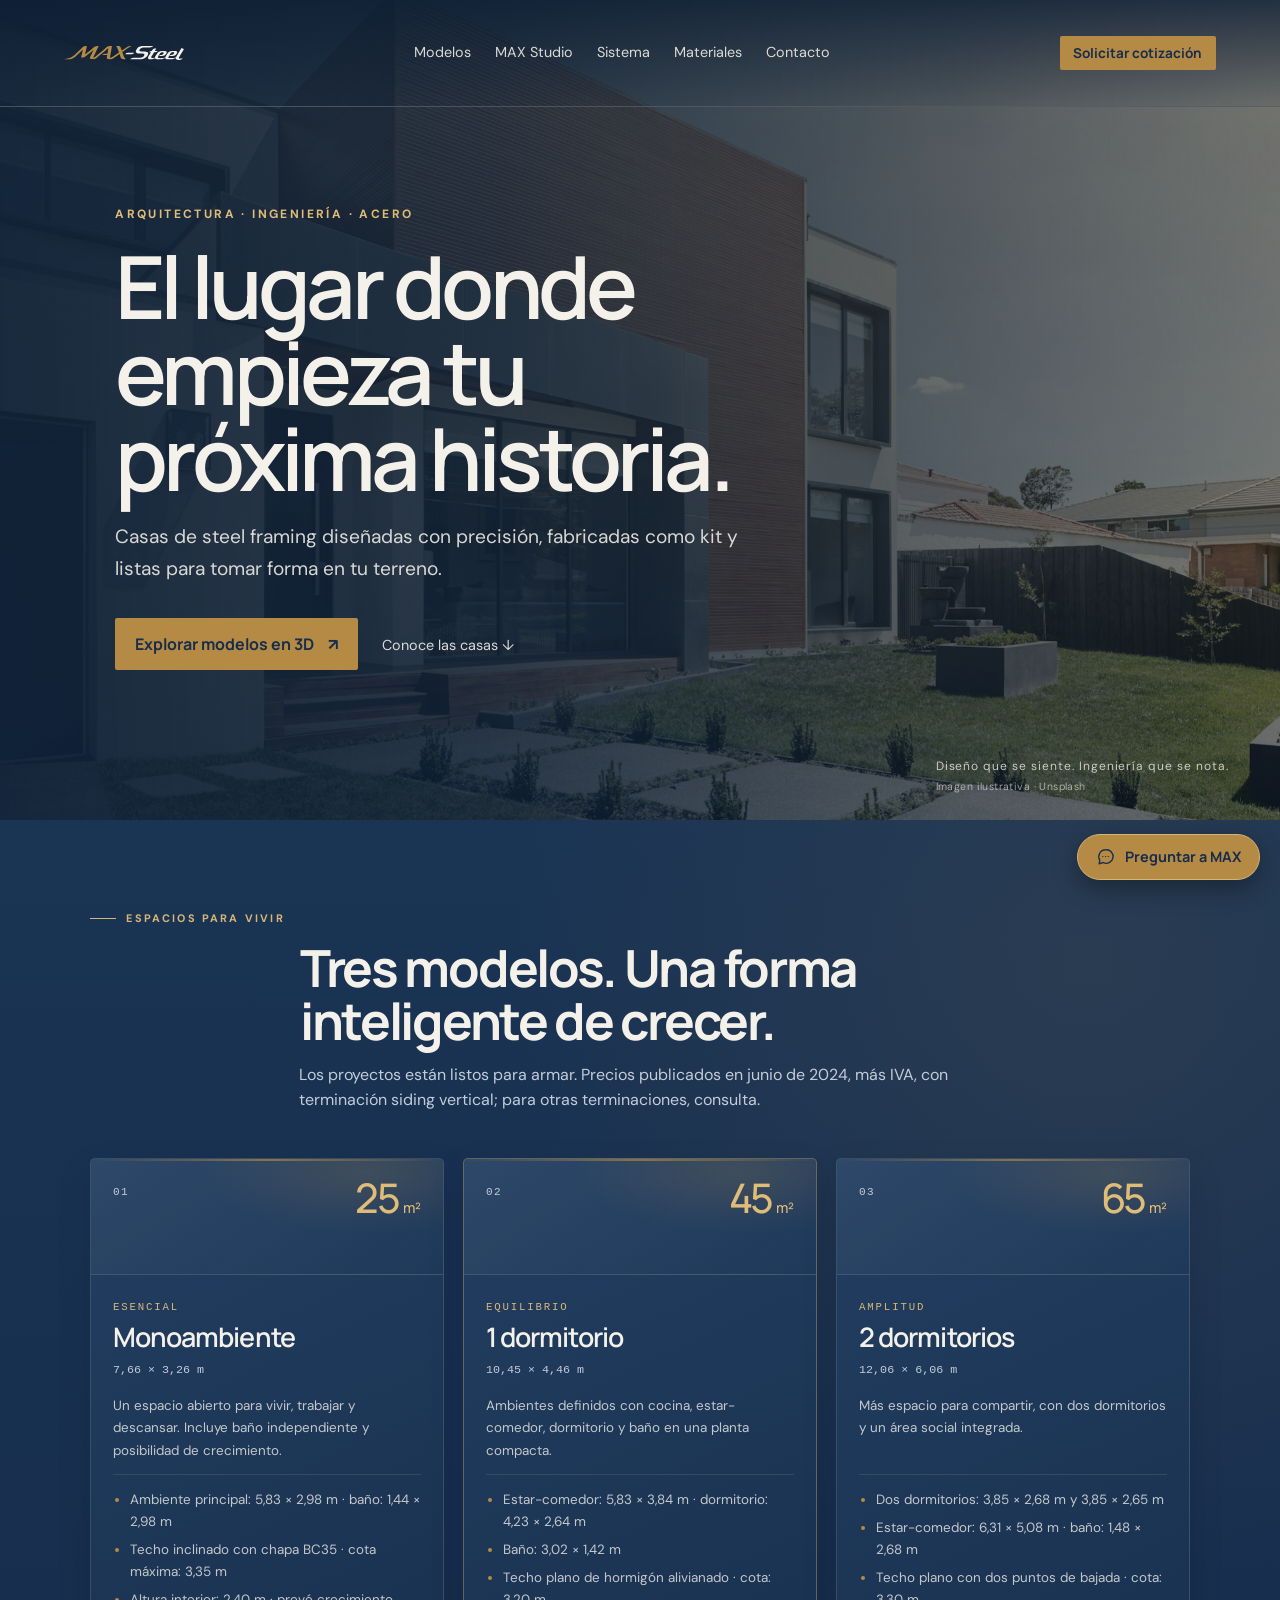
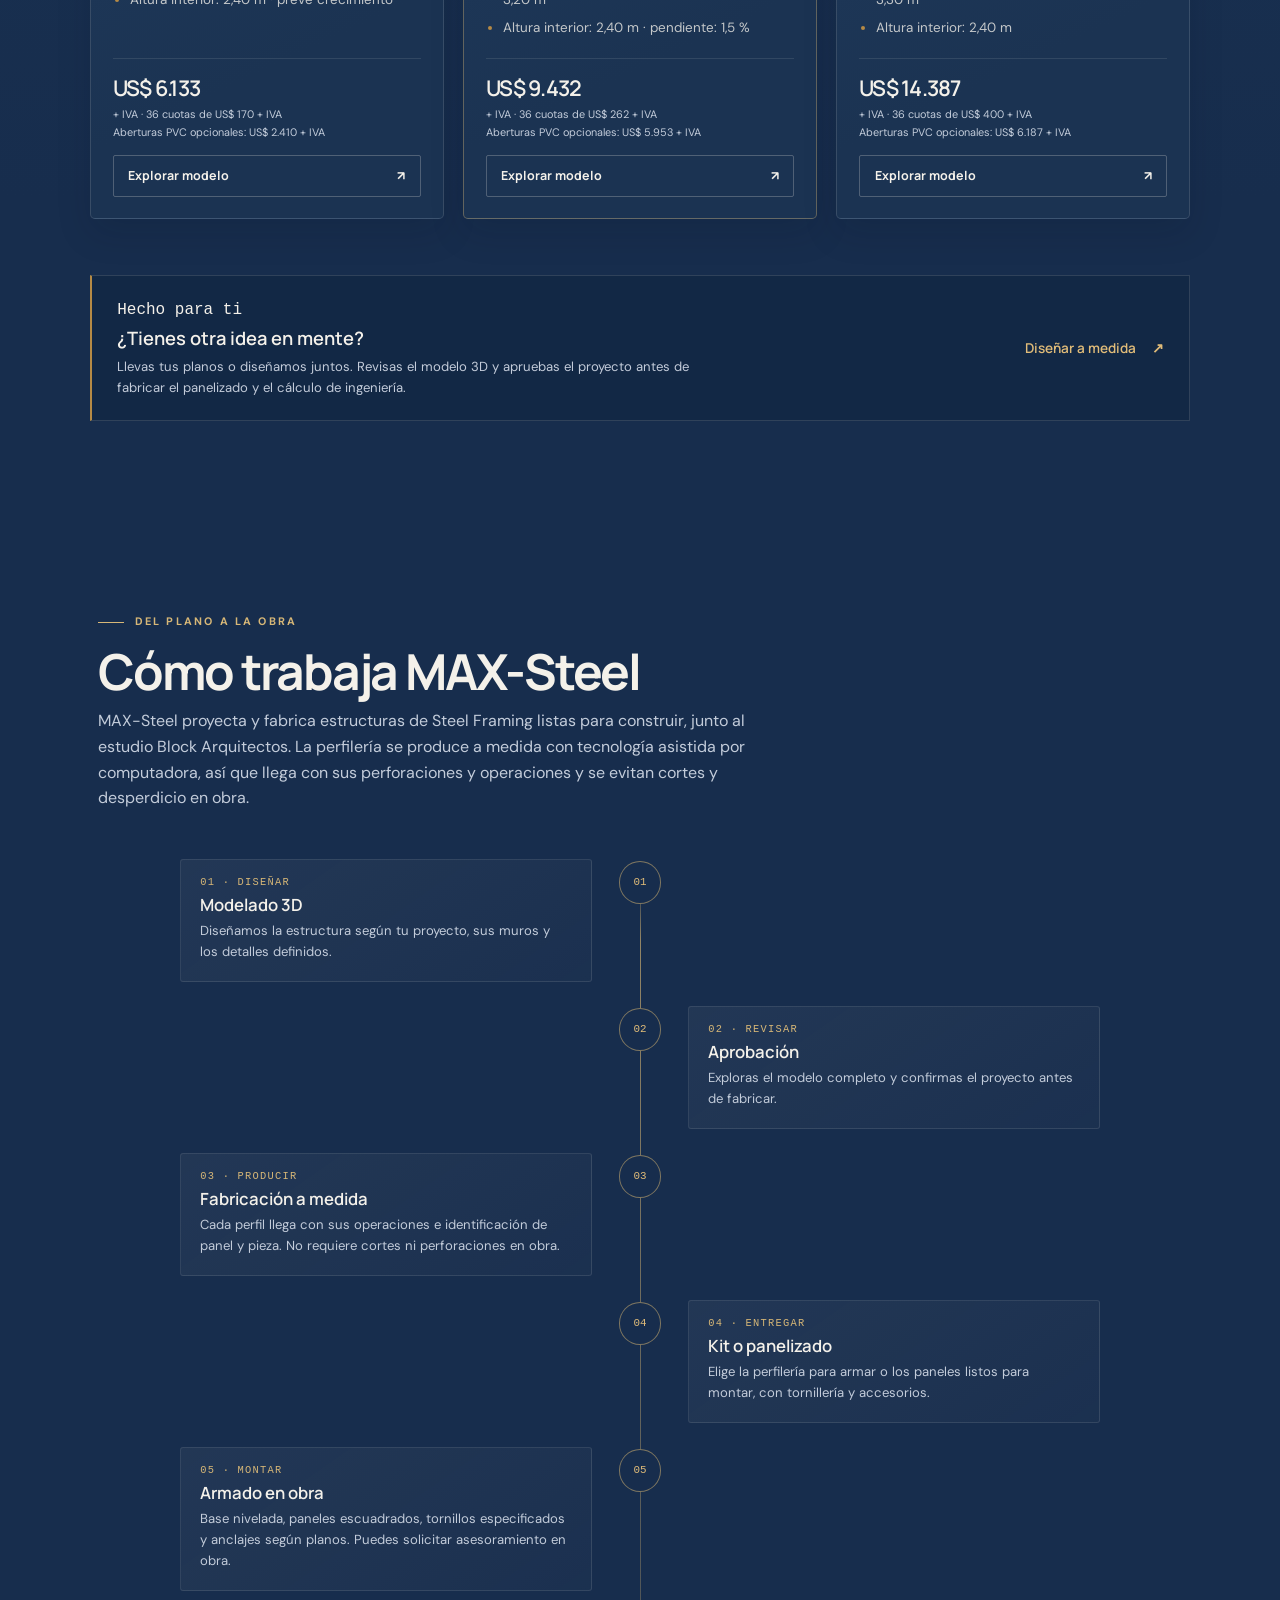
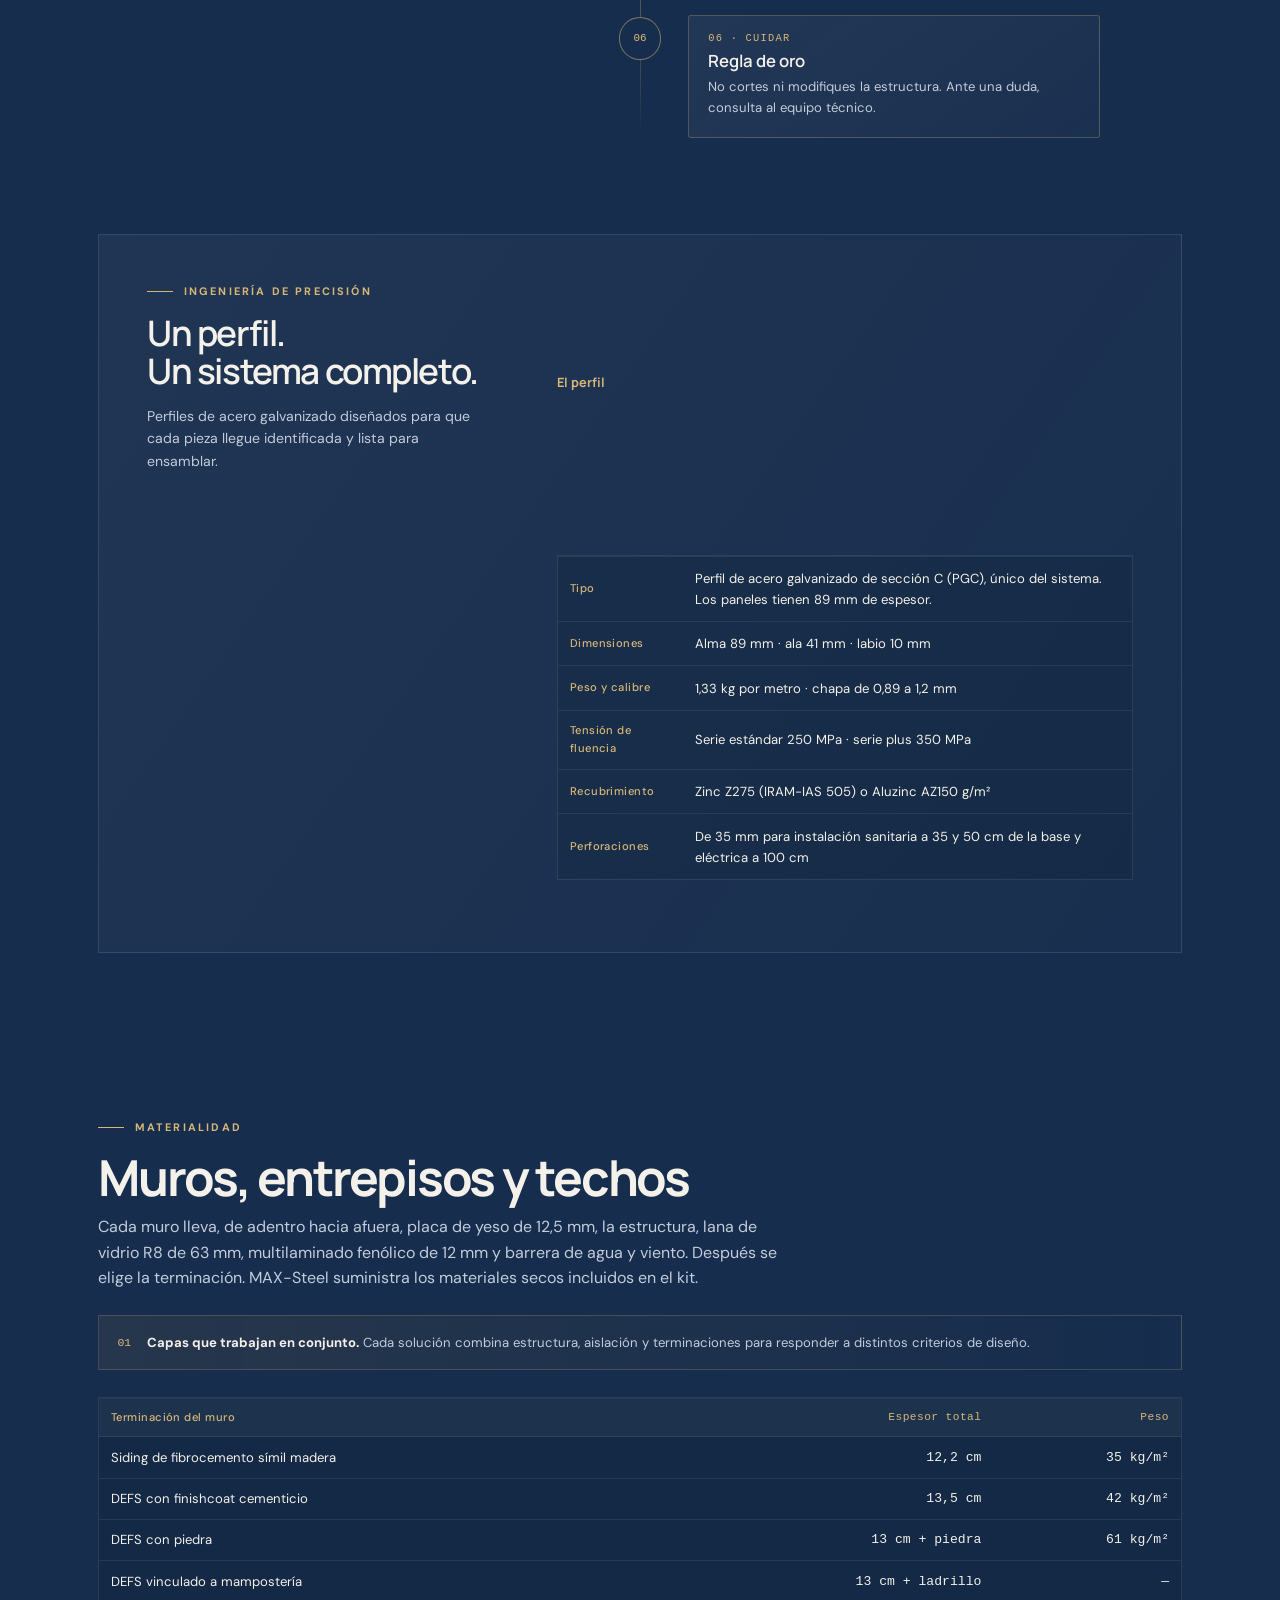
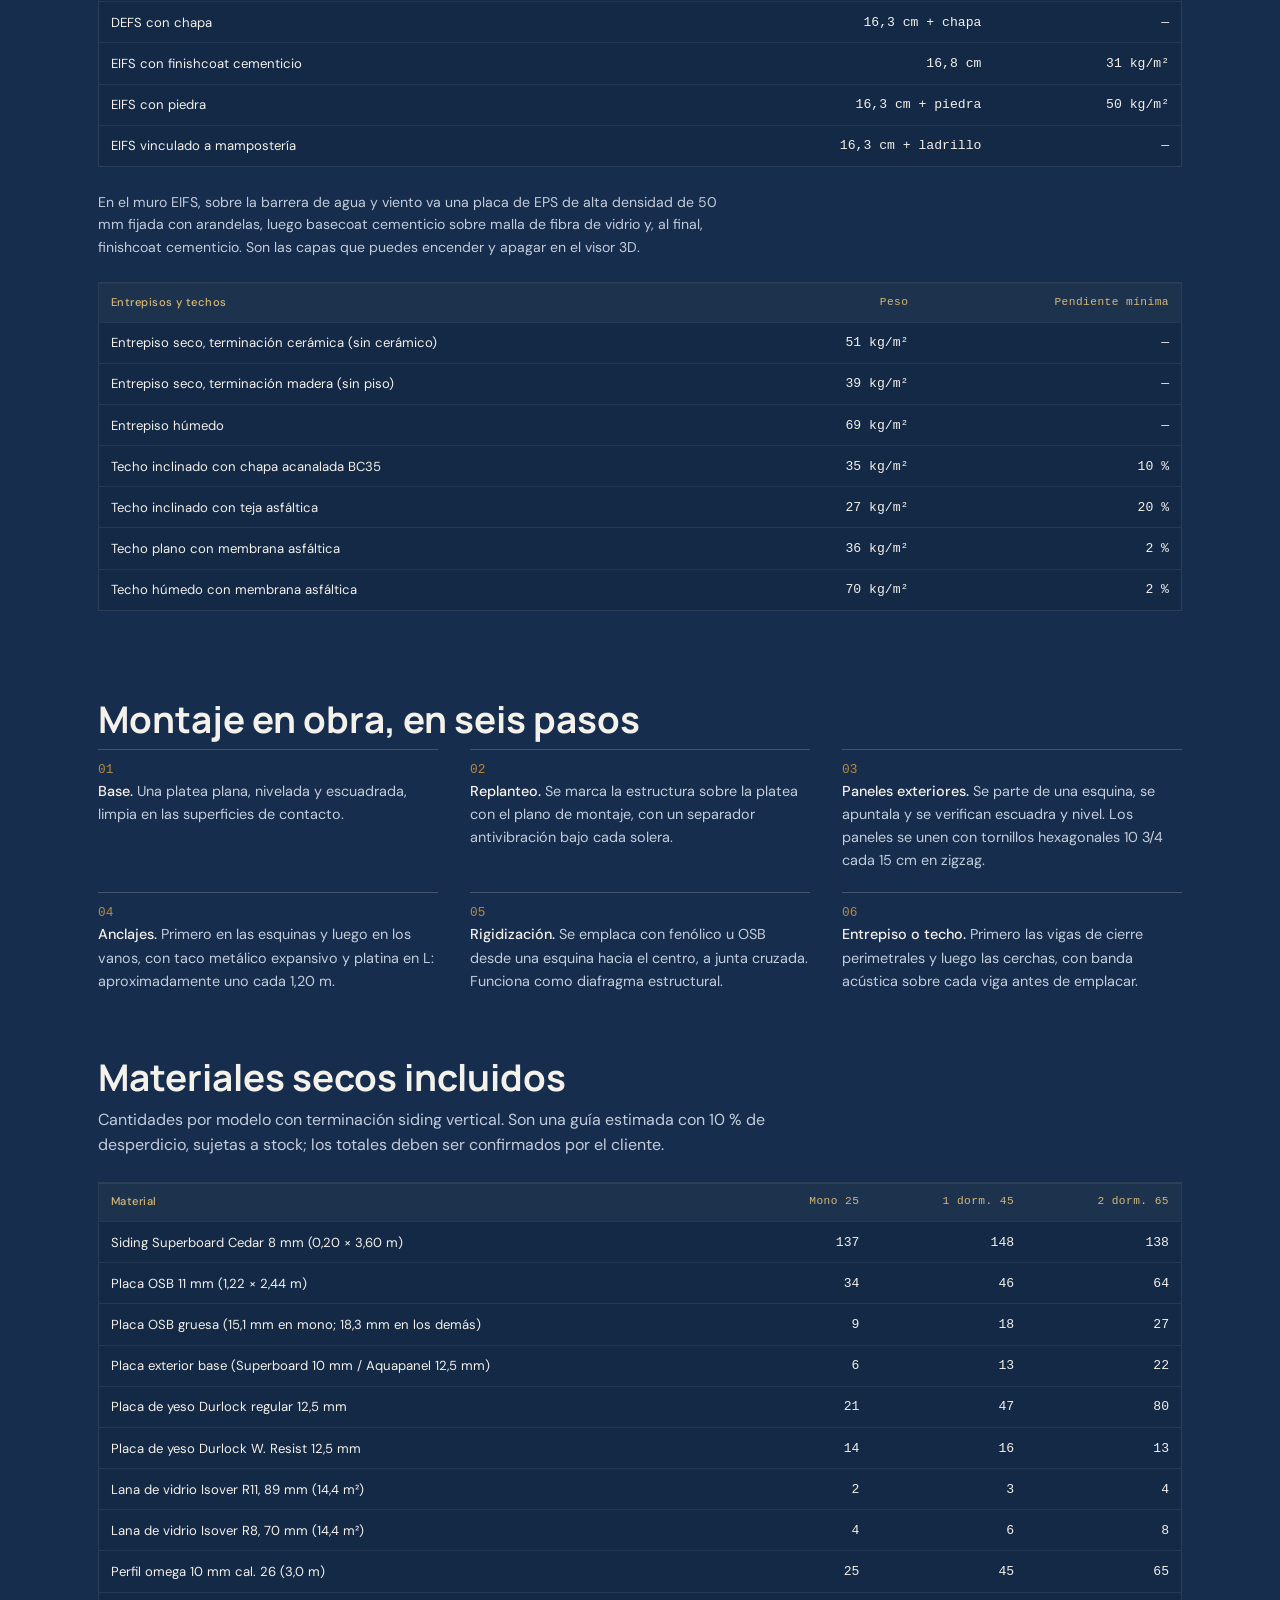
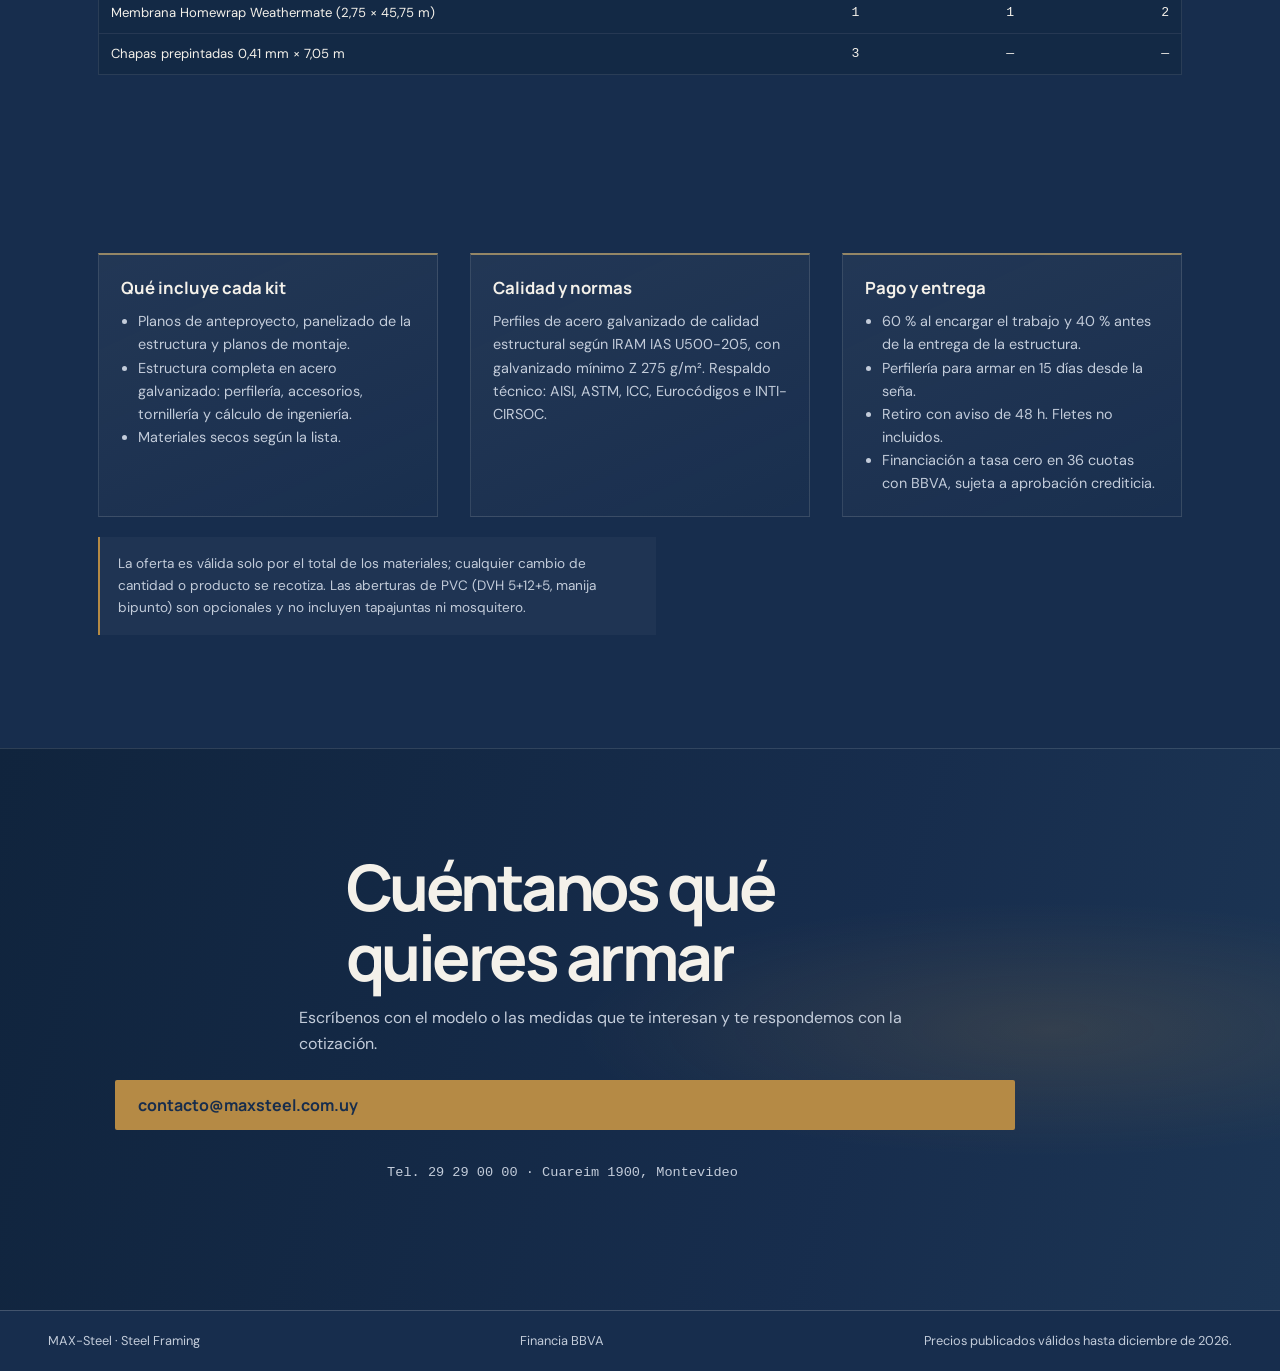
==== commit 21cc0eb5: "Optimizacion de logo" ====
--- a/modular-steel.html
+++ b/modular-steel.html
@@ -17,7 +17,7 @@
 <meta name="twitter:title" content="MAX-Steel | Casas de steel framing">
 <meta name="twitter:description" content="Diseño preciso, estructura de acero y montaje pensado para tu terreno.">
 <meta name="twitter:image" content="https://images.unsplash.com/photo-1600047509807-ba8f99d2cdde?auto=format&amp;fit=crop&amp;w=1200&amp;q=85">
-<link rel="icon" href="assets/images/max-steel-mark.svg" type="image/svg+xml">
+<link rel="icon" href="assets/images/logo.svg" type="image/svg+xml" sizes="any">
 <link rel="preload" as="image" href="assets/images/summer-house-golden-hour.jpg" fetchpriority="high">
 <link rel="preconnect" href="https://fonts.googleapis.com">
 <link rel="preconnect" href="https://fonts.gstatic.com" crossorigin>
@@ -36,7 +36,7 @@
 </head>
 <body>
 <header class="site-header">
-  <a class="logo" href="#top" aria-label="MAX-Steel, inicio"><img class="logo-image" src="assets/images/max-steel-logo.svg" width="720" height="260" alt="MAX-Steel · Constructora · Steel Framing"></a>
+  <a class="logo" href="#top" aria-label="MAX-Steel, inicio"><img class="logo-image" src="assets/images/logo.svg" width="120" height="80" alt="MAX-Steel · Constructora · Steel Framing"></a>
   <nav aria-label="Navegación principal"><a href="#modelos">Modelos</a><a href="max-steel-studio/">MAX Studio</a><a href="#sistema">Sistema</a><a href="#muros">Materiales</a><a href="#contacto">Contacto</a></nav>
   <a class="btn sm header-cta" href="#contacto">Solicitar cotización</a>
 </header>
